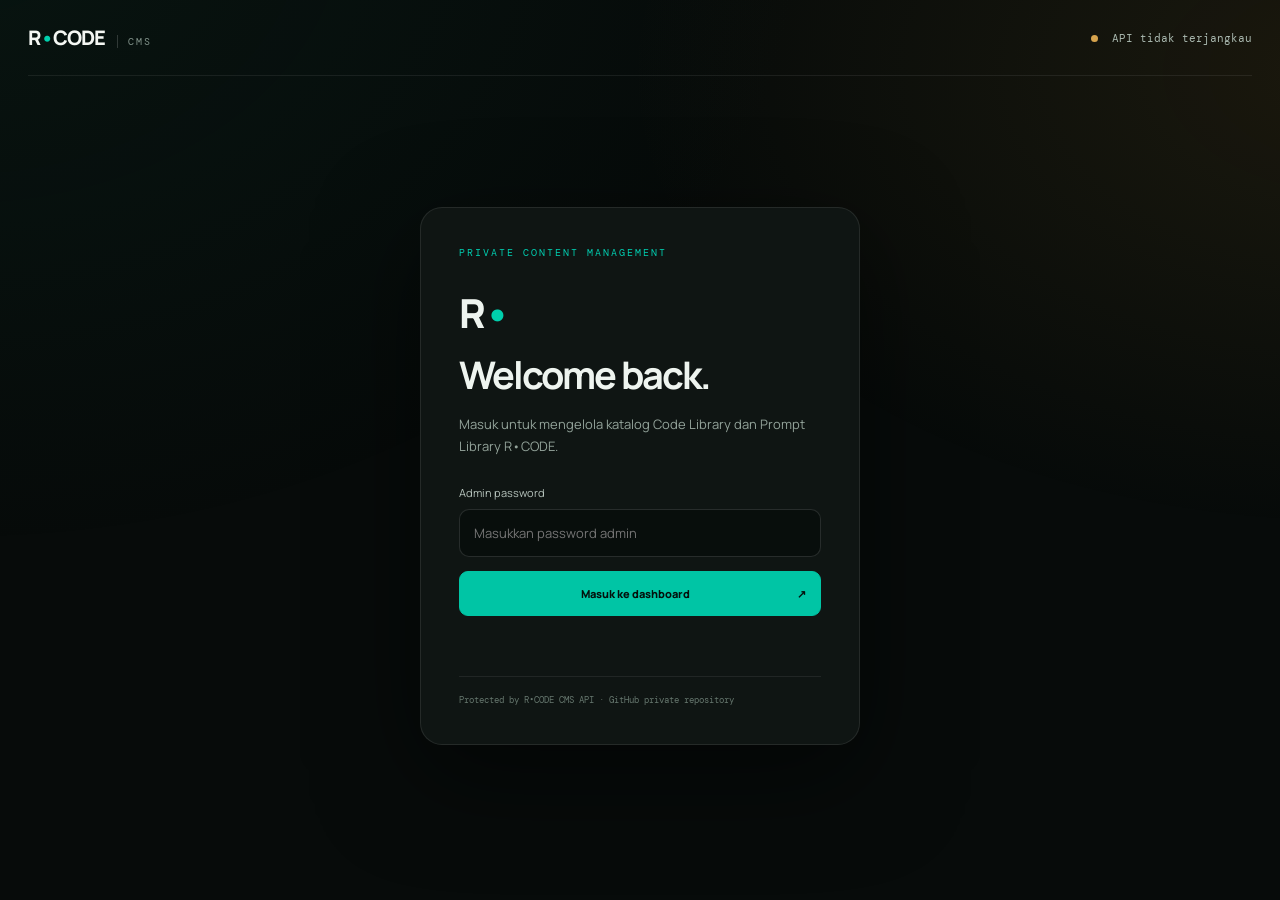
==== admin.html @ 77488d37 "Add files via upload" ====
<!doctype html>
<html lang="id">
<head>
<meta charset="utf-8"><meta name="viewport" content="width=device-width,initial-scale=1">
<meta name="robots" content="noindex,nofollow"><meta name="theme-color" content="#080d0c">
<title>R•CODE CMS — Admin</title>
<link rel="icon" href="favicon.svg" type="image/svg+xml">
<link href="https://fonts.googleapis.com/css2?family=DM+Mono:wght@400;500&family=Manrope:wght@400;500;600;700;800&display=swap" rel="stylesheet">
<link rel="stylesheet" href="assets/admin-cms.css">
</head>
<body>
<div class="ambient"></div>
<main class="shell">
  <header class="topbar">
    <a class="brand" href="index.html">R<span>•</span>CODE <small>CMS</small></a>
    <div class="top-actions"><span id="connection" class="status"><i></i> Memeriksa koneksi</span><button id="logoutBtn" class="btn ghost hidden">Keluar</button></div>
  </header>

  <section id="loginView" class="login-wrap">
    <div class="login-card">
      <div class="eyebrow">PRIVATE CONTENT MANAGEMENT</div>
      <div class="mark">R<span>•</span></div>
      <h1>Welcome back.</h1>
      <p>Masuk untuk mengelola katalog Code Library dan Prompt Library R•CODE.</p>
      <form id="loginForm">
        <label for="password">Admin password</label>
        <input id="password" type="password" autocomplete="current-password" placeholder="Masukkan password admin" required>
        <button class="btn primary full" type="submit">Masuk ke dashboard <b>↗</b></button>
        <div id="loginMessage" class="message" aria-live="polite"></div>
      </form>
      <div class="login-foot">Protected by R•CODE CMS API · GitHub private repository</div>
    </div>
  </section>

  <section id="dashboard" class="hidden">
    <div class="welcome">
      <div><div class="eyebrow">CONTENT CONTROL CENTER</div><h1>Dashboard<span>.</span></h1><p>Kelola konten katalog. Setiap penyimpanan akan membuat commit ke repository CMS private.</p></div>
      <button id="refreshBtn" class="btn ghost">↻ Refresh data</button>
    </div>
    <div class="stats">
      <article class="stat"><span>CODE LIBRARY</span><strong id="codeCount">—</strong><small>item tersimpan</small></article>
      <article class="stat"><span>PROMPT LIBRARY</span><strong id="promptCount">—</strong><small>koleksi tersimpan</small></article>
      <article class="stat"><span>REPOSITORY</span><strong class="repo">PRIVATE</strong><small>nyretales/rcode-cms-data</small></article>
    </div>
    <div class="workspace">
      <aside class="sidebar">
        <div class="side-label">CONTENT</div>
        <button class="nav active" data-catalog="code"><span>⌘</span><span><b>Code Library</b><small>HTML · CSS · JS</small></span><em id="sideCode">—</em></button>
        <button class="nav" data-catalog="prompt"><span>✳</span><span><b>Prompt Library</b><small>AI prompt collections</small></span><em id="sidePrompt">—</em></button>
        <div class="side-note"><b>Autosave: OFF</b><p>Perubahan hanya dikirim ke GitHub ketika tombol Simpan ditekan.</p></div>
      </aside>
      <section class="content">
        <div class="content-head">
          <div><div class="eyebrow" id="catalogEyebrow">CATALOG / 01</div><h2 id="catalogTitle">Code Library</h2><p id="catalogDesc">Kelola komponen dan source code.</p></div>
          <div class="head-actions"><button id="exportBtn" class="btn ghost">↓ Export JSON</button></div>
        </div>
        <div class="toolbar">
          <input id="searchInput" type="search" placeholder="Cari judul, kategori, atau ID…">
          <span id="visibleCount" class="muted">Memuat…</span>
        </div>
        <div class="editor-layout">
          <section class="item-list-wrap list-collapsible">
            <div class="list-head">
              <button id="listToggleBtn" class="list-toggle" type="button" aria-expanded="false" aria-controls="itemListPanel">
                <span class="list-toggle-copy"><span class="list-kicker">CONTENT MANAGER</span><strong>Daftar Konten <small id="listCountLabel">— item</small></strong><em id="listToggleHint">Buka untuk memilih atau mencari item</em></span>
                <span class="list-chevron" aria-hidden="true">⌄</span>
              </button>
              <button id="importBtn" class="text-btn">Import JSON</button><input id="importFile" type="file" accept=".json,application/json" hidden>
            </div>
            <div id="itemListPanel" class="list-panel hidden">
              <div id="itemList" class="item-list"><div class="empty">Memuat katalog…</div></div>
              <div class="list-footer"><span class="list-footnote">Pilih salah satu konten untuk membukanya di editor.</span><button id="newItemBtn" class="btn ghost">＋ Tambah item baru</button></div>
            </div>
          </section>
          <div class="edit-panel">
            <div class="edit-head"><div><span class="side-label">EDITOR</span><h3 id="editorTitle">Pilih konten</h3></div><span id="dirtyState" class="saved">Tidak ada perubahan</span></div>
            <div id="editorEmpty" class="editor-empty"><div>✳</div><b>Belum ada item dipilih</b><p>Pilih item di daftar untuk mengedit data JSON-nya, atau buat item baru.</p></div>
            <div id="editorArea" class="hidden"><div class="visual-editor">
              <div class="form-grid"><label>ID<input id="fId"></label><label>Judul<input id="fTitle"></label><label>Kategori<input id="fCategory"></label><label>Nomor kategori<input id="fCategoryIndex"></label></div>
              <label id="descriptionLabel">Deskripsi / Ringkasan<textarea id="fDescription" rows="3"></textarea></label>
              <div id="codeFields" class="hidden"><div class="section-heading">SOURCE CODE FILES</div><div id="filesEditor"></div><button id="addCodeFile" type="button" class="btn ghost">＋ Tambah file kode</button><label>HTML Preview / Showcase<textarea id="fPreview" rows="7"></textarea></label><div class="form-grid"><label class="check-label"><input id="fPreviewable" type="checkbox"> Preview tersedia</label><label class="check-label"><input id="fRequiresBuild" type="checkbox"> Membutuhkan build</label></div></div>
              <div id="promptFields" class="hidden"><label>Source<input id="fSource"></label><label>Raw / Materi sumber<textarea id="fRaw" rows="6" placeholder="Konten sumber asli (opsional)"></textarea></label><label>Daftar prompts (satu prompt per blok, pisahkan dengan ---)<textarea id="fPrompts" rows="10" placeholder="Judul prompt (baris pertama)&#10;Isi prompt...&#10;---&#10;Prompt berikutnya..."></textarea></label><label>Count label<input id="fCountLabel"></label></div>
              <div class="media-box"><div class="section-heading">GAMBAR THUMBNAIL & PREVIEW</div><p class="editor-tip">Unggah JPG, PNG, atau WebP. Gambar otomatis dikonversi ke WebP sebelum dikirim ke repository privat. Maksimal 4 gambar per item.</p><input id="mediaFiles" type="file" accept="image/jpeg,image/png,image/webp" multiple><div id="mediaPreview" class="media-preview"></div><div id="existingMedia" class="existing-media"></div></div>
              <details class="advanced-json"><summary>Advanced Settings · Edit JSON langsung</summary><textarea id="itemEditor" spellcheck="false" aria-label="JSON item"></textarea></details>
            </div><div class="edit-actions"><button id="deleteBtn" class="btn danger">Hapus item</button><button id="saveItemBtn" class="btn primary">Simpan perubahan</button></div></div>
          </div>
        </div>
        <div class="bottom-bar"><span id="saveStatus">Terhubung ke CMS API.</span><button id="saveAllBtn" class="btn primary">Simpan seluruh katalog ke GitHub ↗</button></div>
      </section>
    </div>
    <footer>R•CODE CMS <span>·</span> Changes are committed to the private repository.</footer>
  </section>
</main>
<script src="assets/admin-cms.js"></script>
</body></html>
---- assets/admin-cms.css ----
*{box-sizing:border-box}html{color-scheme:dark}body{margin:0;background:#070b0a;color:#eef4ef;font-family:Manrope,system-ui,sans-serif;min-height:100vh}.ambient{position:fixed;inset:-20%;pointer-events:none;background:radial-gradient(ellipse at 12% 8%,#0b45342b,transparent 38%),radial-gradient(ellipse at 90% 20%,#a77a2820,transparent 32%);z-index:-1}.shell{width:min(1440px,100%);margin:auto;padding:0 28px}.topbar{height:76px;display:flex;align-items:center;justify-content:space-between;border-bottom:1px solid #ffffff13}.brand{color:#f4f7f3;text-decoration:none;font-size:20px;font-weight:800;letter-spacing:-1px}.brand span,.mark span{color:#00d0ad}.brand small{font:10px "DM Mono";letter-spacing:2px;color:#81928a;border-left:1px solid #ffffff2b;margin-left:9px;padding-left:10px}.top-actions{display:flex;align-items:center;gap:14px}.status{font:11px "DM Mono";color:#aab9b0}.status i{display:inline-block;width:7px;height:7px;border-radius:50%;background:#d6a34d;margin-right:7px}.status.online i{background:#2ed39a;box-shadow:0 0 12px #2ed39a}.hidden{display:none!important}.login-wrap{min-height:calc(100vh - 100px);display:grid;place-items:center;padding:38px 0}.login-card{width:min(440px,100%);background:#101715eF;border:1px solid #ffffff17;border-radius:22px;padding:38px;box-shadow:0 30px 100px #0008}.eyebrow,.side-label{font:10px "DM Mono";letter-spacing:2px;color:#00cdb0}.mark{font-size:40px;font-weight:800;letter-spacing:-3px;margin-top:26px}.login-card h1,.welcome h1{font-size:38px;letter-spacing:-2px;margin:8px 0}.login-card p,.welcome p,.content-head p{color:#93a39a;line-height:1.7;font-size:13px}.login-card form{margin-top:28px}.login-card label{display:block;font-size:11px;color:#b7c4bd;margin-bottom:9px}.login-card input,.toolbar input{width:100%;border:1px solid #ffffff20;background:#080e0c;color:#eef4ef;border-radius:10px;padding:14px;font:13px Manrope;outline:none}.login-card input:focus,.toolbar input:focus,textarea:focus{border-color:#00cdb0}.btn{border:1px solid #ffffff20;border-radius:9px;padding:11px 15px;color:#eaf1ec;background:#17211d;font:600 11px Manrope;cursor:pointer;transition:.2s}.btn:hover{border-color:#00cdb0;transform:translateY(-1px)}.btn.primary{background:#00c5a5;color:#04110d;border-color:#00c5a5;font-weight:800}.btn.ghost{background:#111916}.btn.danger{background:#321b1a;border-color:#743c37;color:#ffaaa0}.btn.full{width:100%;margin-top:14px;padding:14px}.btn b{float:right}.login-foot{border-top:1px solid #ffffff13;margin-top:28px;padding-top:17px;color:#66776e;font:9px "DM Mono"}.message{min-height:20px;margin-top:12px;color:#ff9b91;font-size:11px}.welcome{display:flex;justify-content:space-between;align-items:end;padding:38px 0 25px;gap:20px}.welcome h1{font-size:42px}.welcome h1 span{color:#00cdb0}.welcome p{max-width:600px;margin:0}.stats{display:grid;grid-template-columns:repeat(3,1fr);gap:12px;margin-bottom:22px}.stat{border:1px solid #ffffff15;border-radius:14px;padding:18px;background:#101715b8}.stat span{display:block;color:#84958b;font:9px "DM Mono";letter-spacing:1.5px}.stat strong{display:block;font-size:27px;margin:8px 0 0;letter-spacing:-1px}.stat strong.repo{font:700 20px Manrope;color:#00cdb0}.stat small{color:#718078;font-size:10px}.workspace{display:grid;grid-template-columns:210px minmax(0,1fr);border:1px solid #ffffff17;border-radius:16px;overflow:hidden;background:#0d1311d9;min-height:640px}.sidebar{border-right:1px solid #ffffff15;padding:20px 12px}.sidebar .side-label{padding:0 10px 13px;display:block}.nav{width:100%;display:flex;align-items:center;gap:10px;text-align:left;padding:12px 10px;background:transparent;border:1px solid transparent;border-radius:9px;color:#e8f0e9;cursor:pointer}.nav>span:first-child{font-size:18px;color:#00cdb0;width:24px}.nav b{display:block;font-size:11px}.nav small{display:block;color:#7e9085;font-size:9px;margin-top:3px}.nav em{margin-left:auto;color:#84948b;font:10px "DM Mono";font-style:normal}.nav.active{background:#12342a;border-color:#1b5946}.side-note{margin:35px 8px 0;border-top:1px solid #ffffff17;padding:17px 3px;color:#819188;font-size:10px;line-height:1.6}.side-note b{color:#c9d5cd}.content{min-width:0;padding:24px}.content-head{display:flex;align-items:center;justify-content:space-between;gap:18px}.content-head h2{font-size:24px;letter-spacing:-1px;margin:6px 0}.content-head p{margin:0}.head-actions{display:flex;gap:8px;flex-wrap:wrap}.toolbar{display:flex;align-items:center;gap:14px;margin:22px 0 14px}.toolbar input{max-width:440px;padding:11px 13px}.muted{font:10px "DM Mono";color:#82938a}.editor-layout{display:grid;grid-template-columns:minmax(220px,.75fr) minmax(0,1.25fr);gap:12px;min-height:390px}.item-list-wrap,.edit-panel{border:1px solid #ffffff14;border-radius:12px;overflow:hidden;min-width:0}.list-head,.edit-head{display:flex;align-items:center;justify-content:space-between;padding:13px 14px;border-bottom:1px solid #ffffff13;background:#111a16}.list-head span{font:9px "DM Mono";letter-spacing:1px;color:#92a49a}.text-btn{border:0;background:none;color:#00d0ad;font:10px Manrope;cursor:pointer}.item-list{max-height:470px;overflow:auto}.item-row{display:block;width:100%;padding:12px 14px;text-align:left;background:transparent;border:0;border-bottom:1px solid #ffffff0d;color:#e9f1eb;cursor:pointer}.item-row:hover,.item-row.active{background:#123127}.item-row b{display:block;font-size:11px;white-space:nowrap;overflow:hidden;text-overflow:ellipsis}.item-row small{display:block;color:#81938a;font:9px "DM Mono";margin-top:5px;white-space:nowrap;overflow:hidden;text-overflow:ellipsis}.empty{padding:22px;color:#83938a;font-size:11px}.edit-head h3{font-size:13px;margin:5px 0 0}.saved{font:9px "DM Mono";color:#5cd5a5}.saved.dirty{color:#e5b86c}.editor-empty{min-height:300px;display:grid;align-content:center;justify-items:center;text-align:center;padding:30px;color:#8b9a91}.editor-empty div{font-size:28px;color:#00cdb0}.editor-empty b{color:#dce7df;font-size:12px;margin-top:12px}.editor-empty p{font-size:10px;max-width:250px;line-height:1.6}.editor-tip{padding:12px 14px;color:#8a9b91;font-size:10px}.edit-panel textarea{display:block;width:calc(100% - 28px);margin:0 14px;min-height:330px;resize:vertical;background:#070c0a;border:1px solid #26352d;border-radius:8px;color:#d8eee0;padding:13px;font:10px/1.6 "DM Mono",monospace;outline:none;tab-size:2}.edit-actions{display:flex;justify-content:space-between;gap:8px;padding:13px 14px}.bottom-bar{display:flex;justify-content:space-between;align-items:center;gap:15px;padding:16px 0}.bottom-bar span{font:10px "DM Mono";color:#84958b}.bottom-bar .btn{white-space:nowrap}footer{padding:22px 0 35px;text-align:center;color:#68786f;font:9px "DM Mono"}footer span{color:#00cdb0}@media(max-width:850px){.shell{padding:0 15px}.workspace{grid-template-columns:1fr}.sidebar{display:flex;align-items:center;gap:5px;border-right:0;border-bottom:1px solid #ffffff15;padding:10px}.sidebar>.side-label,.side-note{display:none}.nav{flex:1;gap:6px;padding:10px 7px}.nav>span:first-child{width:auto}.nav em{display:none}.nav small{font-size:8px}.content{padding:16px}.editor-layout{grid-template-columns:1fr}.item-list{max-height:230px}.edit-panel textarea{min-height:300px}.stats{gap:7px}.stat{padding:12px}.stat strong{font-size:22px}.stat small{font-size:8px}.content-head{align-items:flex-start;flex-direction:column}.welcome{align-items:flex-start;flex-direction:column}.bottom-bar{align-items:flex-start;flex-direction:column}.bottom-bar .btn{width:100%}}@media(max-width:480px){.login-card{padding:26px 20px}.welcome h1{font-size:34px}.stats{grid-template-columns:1fr 1fr}.stat:last-child{grid-column:1/-1}.head-actions{width:100%}.head-actions .btn{flex:1}.topbar{height:64px}.status{font-size:9px}}

/* Visual CMS editor */
.visual-editor{padding:14px;display:grid;gap:14px}.visual-editor label{display:grid;gap:7px;color:#b9c9bf;font-size:11px;font-weight:700;margin:0 0 12px}.visual-editor input:not([type=checkbox]),.visual-editor select,.visual-editor textarea{width:100%;min-width:0;background:#070d0b;color:#e8f2eb;border:1px solid #304139;border-radius:9px;padding:12px;font:13px/1.55 Manrope;outline:none}.visual-editor textarea{resize:vertical;min-height:76px}.visual-editor input:focus,.visual-editor select:focus,.visual-editor textarea:focus{border-color:#00cdb0}.form-grid{display:grid;grid-template-columns:repeat(2,minmax(0,1fr));gap:10px}.section-heading{font:10px "DM Mono";letter-spacing:1.5px;color:#00cdb0;margin:8px 0 12px}.code-file,.media-box{border:1px solid #ffffff18;background:#0a110e;border-radius:10px;padding:12px;margin:10px 0}.check-label{display:flex!important;align-items:center;gap:8px}.check-label input{width:auto!important}.media-box input[type=file]{font-size:12px;color:#aab9b0;max-width:100%}.media-preview,.existing-media{display:flex;gap:10px;flex-wrap:wrap;margin-top:12px}.media-thumb{position:relative;width:110px}.media-thumb img{width:110px;height:82px;object-fit:cover;border-radius:8px;border:1px solid #ffffff22}.media-thumb button{position:absolute;right:4px;top:4px;border:0;border-radius:50%;width:23px;height:23px;background:#6b2525;color:white;font-size:17px}.media-thumb small{display:block;color:#8b9c91;font-size:9px;margin-top:4px}.advanced-json{border:1px solid #ffffff18;border-radius:9px;padding:12px;color:#a9b9af;font-size:11px}.advanced-json summary{cursor:pointer;color:#00cdb0}.advanced-json textarea{margin-top:12px;min-height:260px;font:10px/1.5 "DM Mono"}.visual-editor .editor-tip{padding:0;color:#899b90;line-height:1.6}.edit-actions{border-top:1px solid #ffffff14}
@media(max-width:560px){.form-grid{grid-template-columns:1fr}.visual-editor{padding:10px}.visual-editor input:not([type=checkbox]),.visual-editor select,.visual-editor textarea{font-size:14px;padding:13px}.media-thumb,.media-thumb img{width:96px}.media-thumb img{height:76px}}


/* R•CODE visual editor refinement — match the dark emerald CMS theme */
#editorArea .visual-editor,
#editorArea .visual-editor *{box-sizing:border-box}
#editorArea .visual-editor{padding:18px;gap:18px;background:transparent}
#editorArea .visual-editor label{
  display:flex!important;flex-direction:column!important;align-items:stretch!important;
  gap:8px!important;margin:0!important;padding:0!important;
  color:#a9bbb0!important;font:600 10px/1.45 "DM Mono",monospace!important;
  letter-spacing:.35px!important;text-transform:uppercase!important;
}
#editorArea .visual-editor .form-grid{display:grid!important;grid-template-columns:repeat(2,minmax(0,1fr));gap:13px}
#editorArea .visual-editor input:not([type=checkbox]):not([type=file]),
#editorArea .visual-editor select,
#editorArea .visual-editor textarea{
  display:block!important;width:100%!important;max-width:100%!important;min-width:0!important;
  margin:0!important;padding:13px 14px!important;
  color:#e4eee7!important;background:#0a1210!important;
  border:1px solid #293b32!important;border-radius:10px!important;
  font:13px/1.55 Manrope,sans-serif!important;letter-spacing:0!important;
  text-transform:none!important;box-shadow:inset 0 1px 0 #ffffff05!important;
}
#editorArea .visual-editor input:not([type=checkbox]):not([type=file]){min-height:45px}
#editorArea .visual-editor textarea{min-height:105px;resize:vertical}
#editorArea .visual-editor textarea:focus,
#editorArea .visual-editor input:focus,
#editorArea .visual-editor select:focus{outline:none!important;border-color:#00cdb0!important;box-shadow:0 0 0 3px #00cdb01a!important}
#editorArea .visual-editor input::placeholder,
#editorArea .visual-editor textarea::placeholder{color:#65766c!important}
#editorArea .visual-editor .section-heading{
  padding-bottom:9px;border-bottom:1px solid #ffffff12;
  color:#00cdb0;font:10px "DM Mono",monospace;letter-spacing:1.5px
}
#editorArea .visual-editor .media-box,
#editorArea .visual-editor .code-file{
  margin:0!important;padding:16px!important;border:1px solid #263a30!important;
  border-radius:12px!important;background:linear-gradient(145deg,#101b16,#0b120f)!important
}
#editorArea .visual-editor .media-box input[type=file]{
  display:block;width:100%;padding:13px;border:1px dashed #426354;border-radius:9px;
  background:#0a1510;color:#9aafa2;font:11px Manrope
}
#editorArea .visual-editor .editor-tip{font:11px/1.65 Manrope;color:#81958a}
#editorArea .visual-editor .check-label{
  display:flex!important;flex-direction:row!important;align-items:center!important;gap:9px!important;
  padding:12px!important;border:1px solid #263a30!important;border-radius:9px!important;
  background:#0b1510!important;color:#b9c9bf!important
}
#editorArea .visual-editor input[type=checkbox]{accent-color:#00cdb0;width:17px;height:17px}
#editorArea .visual-editor .btn{align-self:flex-start}
#editorArea .visual-editor .advanced-json{
  padding:14px!important;border:1px solid #263a30!important;border-radius:10px!important;
  background:#0b1410!important;color:#9db0a4!important
}
#editorArea .visual-editor .advanced-json summary{font:10px "DM Mono";letter-spacing:.5px}
#editorArea .visual-editor .advanced-json textarea{margin-top:13px!important}
#editorArea .visual-editor .media-thumb{width:112px}
#editorArea .visual-editor .media-thumb img{width:112px;height:84px;object-fit:cover}
#editorArea .edit-actions{padding:15px 18px;background:#0c1411;border-top:1px solid #ffffff12}
@media(max-width:560px){
  #editorArea .visual-editor{padding:13px!important;gap:15px!important}
  #editorArea .visual-editor .form-grid{grid-template-columns:1fr!important;gap:12px!important}
  #editorArea .visual-editor input:not([type=checkbox]):not([type=file]),
  #editorArea .visual-editor textarea{font-size:14px!important;padding:14px!important}
  #editorArea .visual-editor .media-box{padding:13px!important}
  #editorArea .edit-actions{padding:13px!important}
}
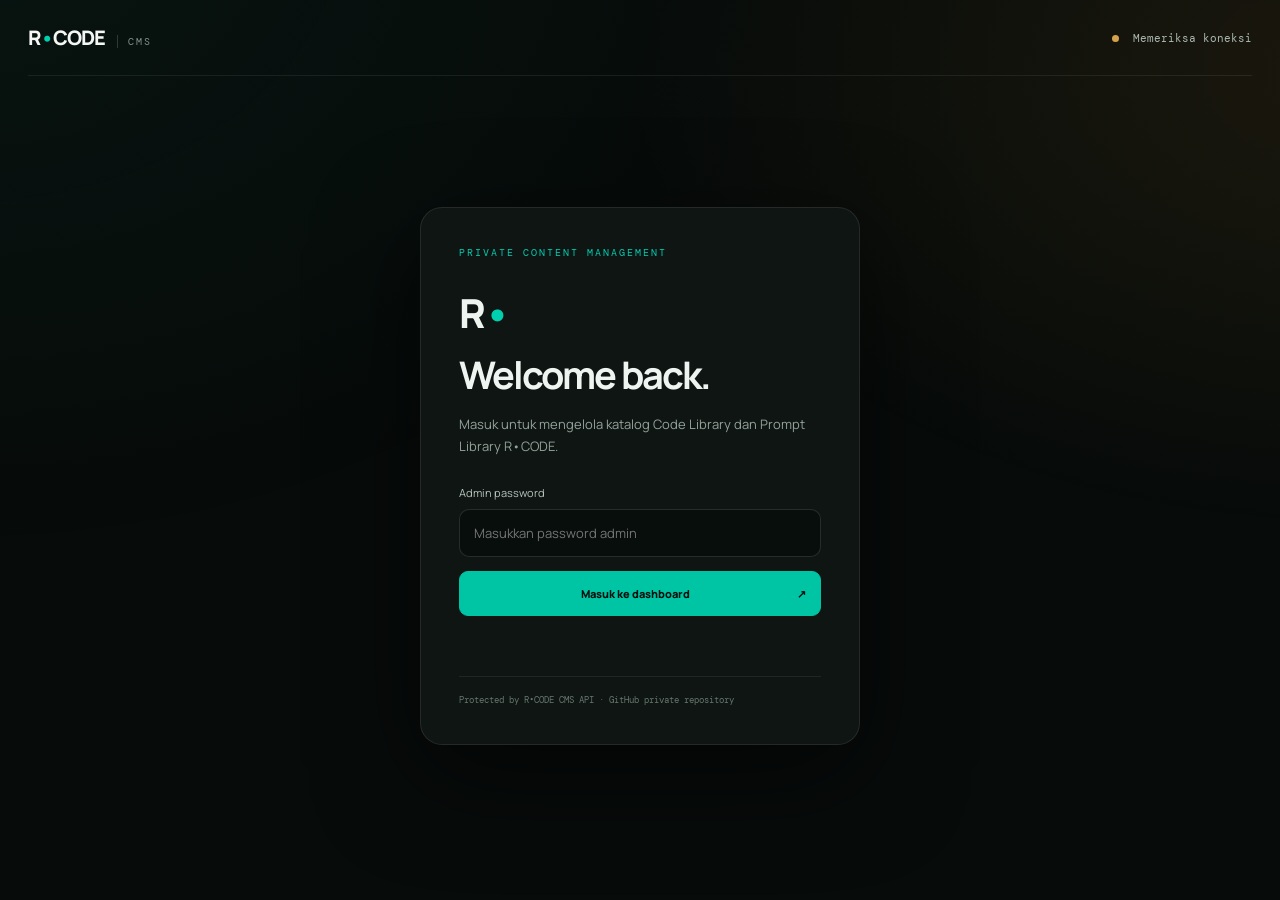
==== commit 5fd76d8a: "Add files via upload" ====
--- a/admin.html
+++ b/admin.html
@@ -69,15 +69,25 @@
             </div>
             <div id="itemListPanel" class="list-panel hidden">
               <div id="itemList" class="item-list"><div class="empty">Memuat katalog…</div></div>
-              <div class="list-footer"><span class="list-footnote">Pilih salah satu konten untuk membukanya di editor.</span><button id="newItemBtn" class="btn ghost">＋ Tambah item baru</button></div>
+            </div>
+            <div class="list-footer list-footer-persistent">
+              <span class="list-footnote">Buat konten baru tanpa harus membuka daftar.</span>
+              <button id="newItemBtn" class="btn ghost" type="button">＋ Tambah item baru</button>
             </div>
           </section>
           <div class="edit-panel">
             <div class="edit-head"><div><span class="side-label">EDITOR</span><h3 id="editorTitle">Pilih konten</h3></div><span id="dirtyState" class="saved">Tidak ada perubahan</span></div>
             <div id="editorEmpty" class="editor-empty"><div>✳</div><b>Belum ada item dipilih</b><p>Pilih item di daftar untuk mengedit data JSON-nya, atau buat item baru.</p></div>
             <div id="editorArea" class="hidden"><div class="visual-editor">
-              <div class="form-grid"><label>ID<input id="fId"></label><label>Judul<input id="fTitle"></label><label>Kategori<input id="fCategory"></label><label>Nomor kategori<input id="fCategoryIndex"></label></div>
+              <div class="form-grid"><label class="system-field">ID<input id="fId"></label><label>Judul<input id="fTitle"></label><label>Kategori<select id="fCategorySelect"><option value="">Pilih kategori…</option></select><input id="fCategoryNew" class="hidden" placeholder="Nama kategori baru"></label><label class="system-field">Nomor kategori<input id="fCategoryIndex"></label></div>
               <label id="descriptionLabel">Deskripsi / Ringkasan<textarea id="fDescription" rows="3"></textarea></label>
+              <div id="simpleCodeFields" class="hidden simple-new-fields">
+                <label>Isi Code HTML<textarea id="newCodeContent" rows="14" placeholder="Paste kode HTML di sini…"></textarea></label>
+                <label class="upload-html-label">Atau upload file HTML<input id="htmlFileUpload" type="file" accept=".html,.htm,text/html"></label>
+              </div>
+              <div id="simplePromptFields" class="hidden simple-new-fields">
+                <label>Isi Prompt<textarea id="newPromptContent" rows="12" placeholder="Ketik atau paste isi prompt di sini…"></textarea></label>
+              </div>
               <div id="codeFields" class="hidden"><div class="section-heading">SOURCE CODE FILES</div><div id="filesEditor"></div><button id="addCodeFile" type="button" class="btn ghost">＋ Tambah file kode</button><label>HTML Preview / Showcase<textarea id="fPreview" rows="7"></textarea></label><div class="form-grid"><label class="check-label"><input id="fPreviewable" type="checkbox"> Preview tersedia</label><label class="check-label"><input id="fRequiresBuild" type="checkbox"> Membutuhkan build</label></div></div>
               <div id="promptFields" class="hidden"><label>Source<input id="fSource"></label><label>Raw / Materi sumber<textarea id="fRaw" rows="6" placeholder="Konten sumber asli (opsional)"></textarea></label><label>Daftar prompts (satu prompt per blok, pisahkan dengan ---)<textarea id="fPrompts" rows="10" placeholder="Judul prompt (baris pertama)&#10;Isi prompt...&#10;---&#10;Prompt berikutnya..."></textarea></label><label>Count label<input id="fCountLabel"></label></div>
               <div class="media-box"><div class="section-heading">GAMBAR THUMBNAIL & PREVIEW</div><p class="editor-tip">Unggah JPG, PNG, atau WebP. Gambar otomatis dikonversi ke WebP sebelum dikirim ke repository privat. Maksimal 4 gambar per item.</p><input id="mediaFiles" type="file" accept="image/jpeg,image/png,image/webp" multiple><div id="mediaPreview" class="media-preview"></div><div id="existingMedia" class="existing-media"></div></div>
--- a/assets/admin-cms.css
+++ b/assets/admin-cms.css
@@ -4,70 +4,47 @@
 .visual-editor{padding:14px;display:grid;gap:14px}.visual-editor label{display:grid;gap:7px;color:#b9c9bf;font-size:11px;font-weight:700;margin:0 0 12px}.visual-editor input:not([type=checkbox]),.visual-editor select,.visual-editor textarea{width:100%;min-width:0;background:#070d0b;color:#e8f2eb;border:1px solid #304139;border-radius:9px;padding:12px;font:13px/1.55 Manrope;outline:none}.visual-editor textarea{resize:vertical;min-height:76px}.visual-editor input:focus,.visual-editor select:focus,.visual-editor textarea:focus{border-color:#00cdb0}.form-grid{display:grid;grid-template-columns:repeat(2,minmax(0,1fr));gap:10px}.section-heading{font:10px "DM Mono";letter-spacing:1.5px;color:#00cdb0;margin:8px 0 12px}.code-file,.media-box{border:1px solid #ffffff18;background:#0a110e;border-radius:10px;padding:12px;margin:10px 0}.check-label{display:flex!important;align-items:center;gap:8px}.check-label input{width:auto!important}.media-box input[type=file]{font-size:12px;color:#aab9b0;max-width:100%}.media-preview,.existing-media{display:flex;gap:10px;flex-wrap:wrap;margin-top:12px}.media-thumb{position:relative;width:110px}.media-thumb img{width:110px;height:82px;object-fit:cover;border-radius:8px;border:1px solid #ffffff22}.media-thumb button{position:absolute;right:4px;top:4px;border:0;border-radius:50%;width:23px;height:23px;background:#6b2525;color:white;font-size:17px}.media-thumb small{display:block;color:#8b9c91;font-size:9px;margin-top:4px}.advanced-json{border:1px solid #ffffff18;border-radius:9px;padding:12px;color:#a9b9af;font-size:11px}.advanced-json summary{cursor:pointer;color:#00cdb0}.advanced-json textarea{margin-top:12px;min-height:260px;font:10px/1.5 "DM Mono"}.visual-editor .editor-tip{padding:0;color:#899b90;line-height:1.6}.edit-actions{border-top:1px solid #ffffff14}
 @media(max-width:560px){.form-grid{grid-template-columns:1fr}.visual-editor{padding:10px}.visual-editor input:not([type=checkbox]),.visual-editor select,.visual-editor textarea{font-size:14px;padding:13px}.media-thumb,.media-thumb img{width:96px}.media-thumb img{height:76px}}
 
+/* Collapsible content drawer: keep the editor as the primary workspace */
+.editor-layout{display:flex;flex-direction:column;gap:14px;min-height:0}
+.list-collapsible{width:100%;border:1px solid #ffffff16;border-radius:13px;background:#0b120f;overflow:hidden}
+.list-collapsible .list-head{min-height:76px;padding:12px 16px;gap:12px;background:linear-gradient(110deg,#101b16,#0d1512)}
+.list-toggle{display:flex;align-items:center;justify-content:space-between;gap:16px;flex:1;min-width:0;padding:2px 0;border:0;background:transparent;color:#e9f2ec;text-align:left;cursor:pointer}
+.list-toggle-copy{display:grid;gap:5px;min-width:0}
+.list-kicker{font:9px "DM Mono",monospace;letter-spacing:1.7px;color:#00cdb0}
+.list-toggle-copy strong{font-size:13px;font-weight:700;letter-spacing:.1px}
+.list-toggle-copy strong small{margin-left:7px;color:#82968b;font:10px "DM Mono",monospace}
+.list-toggle-copy em{font:10px Manrope,sans-serif;font-style:normal;color:#7e9086}
+.list-chevron{display:grid;place-items:center;width:30px;height:30px;flex:0 0 30px;border:1px solid #ffffff18;border-radius:50%;color:#00cdb0;font-size:19px;transition:transform .2s}
+.list-toggle[aria-expanded="true"] .list-chevron{transform:rotate(180deg)}
+.list-collapsible .text-btn{padding:9px 10px;border:1px solid #ffffff17;border-radius:8px;background:#101a15;white-space:nowrap}
+.list-panel{border-top:1px solid #ffffff12}
+.list-panel .item-list{max-height:300px;overflow:auto}
+.list-footer{display:flex;align-items:center;justify-content:space-between;gap:12px;padding:12px 14px;border-top:1px solid #ffffff12;background:#0d1712}
+.list-footnote{font:10px Manrope;color:#819389}
+.edit-panel{width:100%}
+@media(max-width:560px){
+ .list-collapsible .list-head{padding:12px;min-height:72px}
+ .list-toggle-copy em{font-size:9px}
+ .list-collapsible .text-btn{font-size:9px;padding:8px}
+ .list-footer{align-items:flex-start;flex-direction:column}
+ .list-footer .btn{width:100%;padding:13px}
+ .list-panel .item-list{max-height:260px}
+}
 
-/* R•CODE visual editor refinement — match the dark emerald CMS theme */
-#editorArea .visual-editor,
-#editorArea .visual-editor *{box-sizing:border-box}
-#editorArea .visual-editor{padding:18px;gap:18px;background:transparent}
-#editorArea .visual-editor label{
-  display:flex!important;flex-direction:column!important;align-items:stretch!important;
-  gap:8px!important;margin:0!important;padding:0!important;
-  color:#a9bbb0!important;font:600 10px/1.45 "DM Mono",monospace!important;
-  letter-spacing:.35px!important;text-transform:uppercase!important;
+/* Persistent create action: remains visible while the content list is collapsed */
+.list-footer-persistent{
+  display:flex!important;align-items:center;justify-content:space-between;gap:12px;
+  padding:14px 16px!important;margin-top:10px;
+  border:1px solid #263a30!important;border-radius:12px;
+  background:linear-gradient(145deg,#101b16,#0b120f)!important;
 }
-#editorArea .visual-editor .form-grid{display:grid!important;grid-template-columns:repeat(2,minmax(0,1fr));gap:13px}
-#editorArea .visual-editor input:not([type=checkbox]):not([type=file]),
-#editorArea .visual-editor select,
-#editorArea .visual-editor textarea{
-  display:block!important;width:100%!important;max-width:100%!important;min-width:0!important;
-  margin:0!important;padding:13px 14px!important;
-  color:#e4eee7!important;background:#0a1210!important;
-  border:1px solid #293b32!important;border-radius:10px!important;
-  font:13px/1.55 Manrope,sans-serif!important;letter-spacing:0!important;
-  text-transform:none!important;box-shadow:inset 0 1px 0 #ffffff05!important;
+.list-footer-persistent .list-footnote{color:#81958a;font:11px/1.5 Manrope,sans-serif}
+.list-footer-persistent #newItemBtn{
+  flex:0 0 auto;border:1px solid #00bfa5!important;color:#d9fff5!important;
+  background:#073b32!important;border-radius:9px!important;padding:12px 15px!important;
 }
-#editorArea .visual-editor input:not([type=checkbox]):not([type=file]){min-height:45px}
-#editorArea .visual-editor textarea{min-height:105px;resize:vertical}
-#editorArea .visual-editor textarea:focus,
-#editorArea .visual-editor input:focus,
-#editorArea .visual-editor select:focus{outline:none!important;border-color:#00cdb0!important;box-shadow:0 0 0 3px #00cdb01a!important}
-#editorArea .visual-editor input::placeholder,
-#editorArea .visual-editor textarea::placeholder{color:#65766c!important}
-#editorArea .visual-editor .section-heading{
-  padding-bottom:9px;border-bottom:1px solid #ffffff12;
-  color:#00cdb0;font:10px "DM Mono",monospace;letter-spacing:1.5px
+.list-footer-persistent #newItemBtn:hover{background:#095044!important}
+@media(max-width:560px){
+ .list-footer-persistent{align-items:stretch;flex-direction:column}
+ .list-footer-persistent #newItemBtn{width:100%;min-height:46px}
 }
-#editorArea .visual-editor .media-box,
-#editorArea .visual-editor .code-file{
-  margin:0!important;padding:16px!important;border:1px solid #263a30!important;
-  border-radius:12px!important;background:linear-gradient(145deg,#101b16,#0b120f)!important
-}
-#editorArea .visual-editor .media-box input[type=file]{
-  display:block;width:100%;padding:13px;border:1px dashed #426354;border-radius:9px;
-  background:#0a1510;color:#9aafa2;font:11px Manrope
-}
-#editorArea .visual-editor .editor-tip{font:11px/1.65 Manrope;color:#81958a}
-#editorArea .visual-editor .check-label{
-  display:flex!important;flex-direction:row!important;align-items:center!important;gap:9px!important;
-  padding:12px!important;border:1px solid #263a30!important;border-radius:9px!important;
-  background:#0b1510!important;color:#b9c9bf!important
-}
-#editorArea .visual-editor input[type=checkbox]{accent-color:#00cdb0;width:17px;height:17px}
-#editorArea .visual-editor .btn{align-self:flex-start}
-#editorArea .visual-editor .advanced-json{
-  padding:14px!important;border:1px solid #263a30!important;border-radius:10px!important;
-  background:#0b1410!important;color:#9db0a4!important
-}
-#editorArea .visual-editor .advanced-json summary{font:10px "DM Mono";letter-spacing:.5px}
-#editorArea .visual-editor .advanced-json textarea{margin-top:13px!important}
-#editorArea .visual-editor .media-thumb{width:112px}
-#editorArea .visual-editor .media-thumb img{width:112px;height:84px;object-fit:cover}
-#editorArea .edit-actions{padding:15px 18px;background:#0c1411;border-top:1px solid #ffffff12}
-@media(max-width:560px){
-  #editorArea .visual-editor{padding:13px!important;gap:15px!important}
-  #editorArea .visual-editor .form-grid{grid-template-columns:1fr!important;gap:12px!important}
-  #editorArea .visual-editor input:not([type=checkbox]):not([type=file]),
-  #editorArea .visual-editor textarea{font-size:14px!important;padding:14px!important}
-  #editorArea .visual-editor .media-box{padding:13px!important}
-  #editorArea .edit-actions{padding:13px!important}
-}
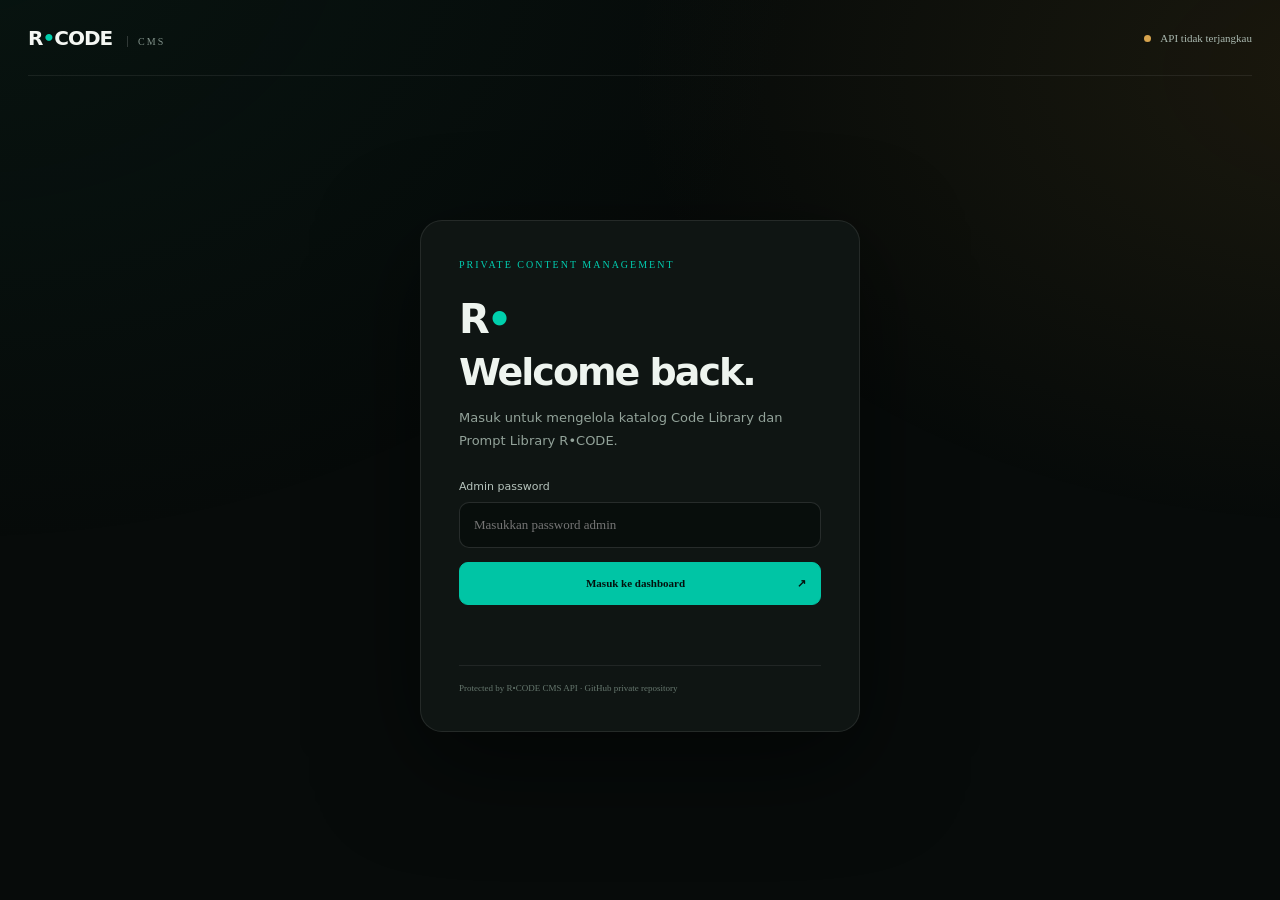
==== commit 4208e877: "Add files via upload" ====
--- a/admin.html
+++ b/admin.html
@@ -2,10 +2,11 @@
 <html lang="id">
 <head>
 <meta charset="utf-8"><meta name="viewport" content="width=device-width,initial-scale=1">
-<meta name="robots" content="noindex,nofollow"><meta name="theme-color" content="#080d0c">
+<meta name="robots" content="noindex,nofollow"><meta name="theme-color" content="#dff3ef">
 <title>R•CODE CMS — Admin</title>
 <link rel="icon" href="favicon.svg" type="image/svg+xml">
-<link href="https://fonts.googleapis.com/css2?family=DM+Mono:wght@400;500&family=Manrope:wght@400;500;600;700;800&display=swap" rel="stylesheet">
+<link href="https://fonts.googleapis.com/css2?family=Bricolage+Grotesque:opsz,wght@12..96,400;12..96,500;12..96,600;12..96,700&family=Inter:wght@300;400;500;600;700&family=Space+Mono:wght@400;700&display=swap" rel="stylesheet">
+<link rel="stylesheet" href="assets/rcode-tokens.css">
 <link rel="stylesheet" href="assets/admin-cms.css">
 </head>
 <body>
@@ -13,7 +14,7 @@
 <main class="shell">
   <header class="topbar">
     <a class="brand" href="index.html">R<span>•</span>CODE <small>CMS</small></a>
-    <div class="top-actions"><span id="connection" class="status"><i></i> Memeriksa koneksi</span><button id="logoutBtn" class="btn ghost hidden">Keluar</button></div>
+    <div class="top-actions"><span id="connection" class="status" role="status" aria-live="polite"><i></i> Memeriksa koneksi</span><button id="logoutBtn" class="btn ghost hidden">Keluar</button></div>
   </header>
 
   <section id="loginView" class="login-wrap">
@@ -26,7 +27,7 @@
         <label for="password">Admin password</label>
         <input id="password" type="password" autocomplete="current-password" placeholder="Masukkan password admin" required>
         <button class="btn primary full" type="submit">Masuk ke dashboard <b>↗</b></button>
-        <div id="loginMessage" class="message" aria-live="polite"></div>
+        <div id="loginMessage" class="message" role="alert" aria-live="polite"></div>
       </form>
       <div class="login-foot">Protected by R•CODE CMS API · GitHub private repository</div>
     </div>
@@ -43,7 +44,7 @@
       <article class="stat"><span>REPOSITORY</span><strong class="repo">PRIVATE</strong><small>nyretales/rcode-cms-data</small></article>
     </div>
     <div class="workspace">
-      <aside class="sidebar">
+      <aside class="sidebar" aria-label="Pilih katalog">
         <div class="side-label">CONTENT</div>
         <button class="nav active" data-catalog="code"><span>⌘</span><span><b>Code Library</b><small>HTML · CSS · JS</small></span><em id="sideCode">—</em></button>
         <button class="nav" data-catalog="prompt"><span>✳</span><span><b>Prompt Library</b><small>AI prompt collections</small></span><em id="sidePrompt">—</em></button>
@@ -52,10 +53,10 @@
       <section class="content">
         <div class="content-head">
           <div><div class="eyebrow" id="catalogEyebrow">CATALOG / 01</div><h2 id="catalogTitle">Code Library</h2><p id="catalogDesc">Kelola komponen dan source code.</p></div>
-          <div class="head-actions"><button id="exportBtn" class="btn ghost">↓ Export JSON</button></div>
+          <div class="head-actions"></div>
         </div>
         <div class="toolbar">
-          <input id="searchInput" type="search" placeholder="Cari judul, kategori, atau ID…">
+          <input id="searchInput" type="search" placeholder="Cari judul, kategori, atau ID…" aria-label="Cari item katalog">
           <span id="visibleCount" class="muted">Memuat…</span>
         </div>
         <div class="editor-layout">
@@ -65,7 +66,7 @@
                 <span class="list-toggle-copy"><span class="list-kicker">CONTENT MANAGER</span><strong>Daftar Konten <small id="listCountLabel">— item</small></strong><em id="listToggleHint">Buka untuk memilih atau mencari item</em></span>
                 <span class="list-chevron" aria-hidden="true">⌄</span>
               </button>
-              <button id="importBtn" class="text-btn">Import JSON</button><input id="importFile" type="file" accept=".json,application/json" hidden>
+              <div class="list-tools"><button id="importBtn" class="text-btn" type="button">↑ Import JSON</button><button id="exportBtn" class="text-btn" type="button">↓ Export JSON</button></div><input id="importFile" type="file" accept=".json,application/json" hidden>
             </div>
             <div id="itemListPanel" class="list-panel hidden">
               <div id="itemList" class="item-list"><div class="empty">Memuat katalog…</div></div>
@@ -77,25 +78,31 @@
           </section>
           <div class="edit-panel">
             <div class="edit-head"><div><span class="side-label">EDITOR</span><h3 id="editorTitle">Pilih konten</h3></div><span id="dirtyState" class="saved">Tidak ada perubahan</span></div>
-            <div id="editorEmpty" class="editor-empty"><div>✳</div><b>Belum ada item dipilih</b><p>Pilih item di daftar untuk mengedit data JSON-nya, atau buat item baru.</p></div>
+            <div id="editorEmpty" class="editor-empty"><div>✳</div><b>Belum ada item dipilih</b><p>Pilih Daftar Konten untuk mengedit item, atau tekan Tambah Item Baru.</p></div>
             <div id="editorArea" class="hidden"><div class="visual-editor">
-              <div class="form-grid"><label class="system-field">ID<input id="fId"></label><label>Judul<input id="fTitle"></label><label>Kategori<select id="fCategorySelect"><option value="">Pilih kategori…</option></select><input id="fCategoryNew" class="hidden" placeholder="Nama kategori baru"></label><label class="system-field">Nomor kategori<input id="fCategoryIndex"></label></div>
-              <label id="descriptionLabel">Deskripsi / Ringkasan<textarea id="fDescription" rows="3"></textarea></label>
-              <div id="simpleCodeFields" class="hidden simple-new-fields">
-                <label>Isi Code HTML<textarea id="newCodeContent" rows="14" placeholder="Paste kode HTML di sini…"></textarea></label>
-                <label class="upload-html-label">Atau upload file HTML<input id="htmlFileUpload" type="file" accept=".html,.htm,text/html"></label>
+              <label>Judul<input id="fTitle" placeholder="Masukkan judul konten"></label>
+              <label>Kategori<select id="fCategorySelect"></select></label>
+              <label id="newCategoryWrap" class="hidden">Kategori baru<input id="fNewCategory" placeholder="Tulis nama kategori baru"></label>
+              <div id="codeFields" class="hidden">
+                <label>Isi Code<textarea id="fCodeContent" rows="14" placeholder="Paste kode HTML di sini..."></textarea></label>
+                <label class="upload-source">Atau upload file HTML<input id="codeFileUpload" type="file" accept=".html,.htm,text/html"></label>
               </div>
-              <div id="simplePromptFields" class="hidden simple-new-fields">
-                <label>Isi Prompt<textarea id="newPromptContent" rows="12" placeholder="Ketik atau paste isi prompt di sini…"></textarea></label>
+              <div id="promptFields" class="hidden">
+                <label>Isi Prompt<textarea id="fPromptContent" rows="14" placeholder="Ketik atau paste isi prompt di sini..."></textarea></label>
               </div>
-              <div id="codeFields" class="hidden"><div class="section-heading">SOURCE CODE FILES</div><div id="filesEditor"></div><button id="addCodeFile" type="button" class="btn ghost">＋ Tambah file kode</button><label>HTML Preview / Showcase<textarea id="fPreview" rows="7"></textarea></label><div class="form-grid"><label class="check-label"><input id="fPreviewable" type="checkbox"> Preview tersedia</label><label class="check-label"><input id="fRequiresBuild" type="checkbox"> Membutuhkan build</label></div></div>
-              <div id="promptFields" class="hidden"><label>Source<input id="fSource"></label><label>Raw / Materi sumber<textarea id="fRaw" rows="6" placeholder="Konten sumber asli (opsional)"></textarea></label><label>Daftar prompts (satu prompt per blok, pisahkan dengan ---)<textarea id="fPrompts" rows="10" placeholder="Judul prompt (baris pertama)&#10;Isi prompt...&#10;---&#10;Prompt berikutnya..."></textarea></label><label>Count label<input id="fCountLabel"></label></div>
-              <div class="media-box"><div class="section-heading">GAMBAR THUMBNAIL & PREVIEW</div><p class="editor-tip">Unggah JPG, PNG, atau WebP. Gambar otomatis dikonversi ke WebP sebelum dikirim ke repository privat. Maksimal 4 gambar per item.</p><input id="mediaFiles" type="file" accept="image/jpeg,image/png,image/webp" multiple><div id="mediaPreview" class="media-preview"></div><div id="existingMedia" class="existing-media"></div></div>
-              <details class="advanced-json"><summary>Advanced Settings · Edit JSON langsung</summary><textarea id="itemEditor" spellcheck="false" aria-label="JSON item"></textarea></details>
+              <div class="media-box">
+                <div class="section-heading">GAMBAR PREVIEW</div>
+                <p class="editor-tip">Unggah JPG, PNG, atau WebP. Gambar otomatis dikonversi ke WebP.</p>
+                <input id="mediaFiles" type="file" accept="image/jpeg,image/png,image/webp">
+                <div id="mediaPreview" class="media-preview"></div>
+                <div id="existingMedia" class="existing-media"></div>
+              </div>
+              <input id="fId" type="hidden"><input id="fCategoryIndex" type="hidden">
+              <textarea id="itemEditor" class="hidden" aria-hidden="true"></textarea>
             </div><div class="edit-actions"><button id="deleteBtn" class="btn danger">Hapus item</button><button id="saveItemBtn" class="btn primary">Simpan perubahan</button></div></div>
           </div>
         </div>
-        <div class="bottom-bar"><span id="saveStatus">Terhubung ke CMS API.</span><button id="saveAllBtn" class="btn primary">Simpan seluruh katalog ke GitHub ↗</button></div>
+        <div class="bottom-bar"><span id="saveStatus" role="status" aria-live="polite">Terhubung ke CMS API.</span><button id="saveAllBtn" class="btn primary">Simpan seluruh katalog ke GitHub ↗</button></div>
       </section>
     </div>
     <footer>R•CODE CMS <span>·</span> Changes are committed to the private repository.</footer>
--- a/assets/admin-cms.css
+++ b/assets/admin-cms.css
@@ -48,3 +48,19 @@
  .list-footer-persistent{align-items:stretch;flex-direction:column}
  .list-footer-persistent #newItemBtn{width:100%;min-height:46px}
 }
+
+/* Simplified content workflow */
+.list-head{display:flex;align-items:center;justify-content:space-between;gap:12px}
+.list-tools{display:flex;align-items:center;gap:8px}
+.list-tools .text-btn{border:1px solid #29483c;border-radius:8px;padding:9px 12px;color:#65d9c2;background:#0b1712;font:10px "DM Mono",monospace}
+.list-toggle{width:100%;display:flex;align-items:center;justify-content:space-between;text-align:left}
+#newItemBtn{width:100%;min-height:54px;justify-content:center;font-size:14px;font-weight:800;border:1px solid #00cdb0!important;background:linear-gradient(135deg,#087e6b,#075447)!important;color:#eafffa!important;box-shadow:0 8px 24px #00cdb01a}
+#newItemBtn:hover{filter:brightness(1.12)}
+.visual-editor{display:flex;flex-direction:column;gap:17px;padding:18px}
+.visual-editor label{display:flex;flex-direction:column;gap:8px;color:#a9bbb0;font:600 10px/1.5 "DM Mono",monospace;letter-spacing:.4px;text-transform:uppercase}
+.visual-editor input:not([type=file]),.visual-editor select,.visual-editor textarea{width:100%;box-sizing:border-box;padding:14px;border:1px solid #293b32;border-radius:10px;background:#0a1210;color:#e4eee7;font:14px/1.6 Manrope,sans-serif;text-transform:none;letter-spacing:0}
+.visual-editor textarea{resize:vertical;min-height:130px}
+.visual-editor input:focus,.visual-editor select:focus,.visual-editor textarea:focus{outline:none;border-color:#00cdb0;box-shadow:0 0 0 3px #00cdb01a}
+.visual-editor input[type=file]{padding:13px;border:1px dashed #426354;border-radius:9px;background:#0a1510;color:#9aafa2;font:11px Manrope}
+.visual-editor .media-box{padding:16px;border:1px solid #263a30;border-radius:12px;background:linear-gradient(145deg,#101b16,#0b120f)}
+@media(max-width:560px){.visual-editor{padding:14px;gap:15px}.list-tools .text-btn{padding:8px}.list-head{flex-wrap:wrap}}
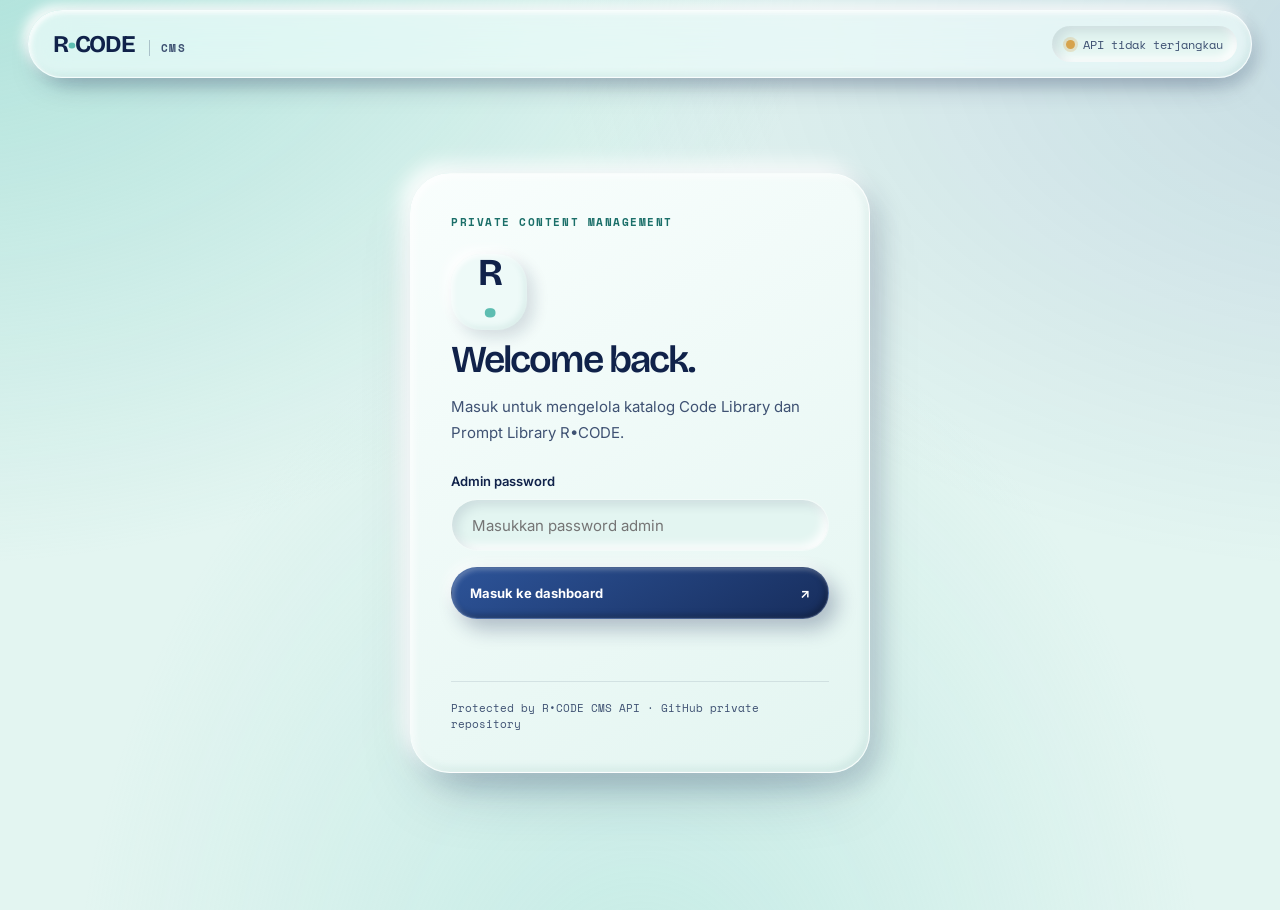
==== commit 94c9571e: "Add files via upload" ====
--- a/admin.html
+++ b/admin.html
@@ -48,7 +48,8 @@
         <div class="side-label">CONTENT</div>
         <button class="nav active" data-catalog="code"><span>⌘</span><span><b>Code Library</b><small>HTML · CSS · JS</small></span><em id="sideCode">—</em></button>
         <button class="nav" data-catalog="prompt"><span>✳</span><span><b>Prompt Library</b><small>AI prompt collections</small></span><em id="sidePrompt">—</em></button>
-        <div class="side-note"><b>Autosave: OFF</b><p>Perubahan hanya dikirim ke GitHub ketika tombol Simpan ditekan.</p></div>
+        <button class="nav" data-catalog="site"><span>▣</span><span><b>Gambar Situs</b><small>Placeholder halaman utama</small></span><em id="sideSite">—</em></button>
+        <div class="side-note"><b>Simpan per item</b><p>Tombol "Simpan perubahan" hanya mengirim item yang sedang dibuka, jadi item lain tidak ikut tertimpa. Item baru tampil paling atas.</p></div>
       </aside>
       <section class="content">
         <div class="content-head">
@@ -66,7 +67,7 @@
                 <span class="list-toggle-copy"><span class="list-kicker">CONTENT MANAGER</span><strong>Daftar Konten <small id="listCountLabel">— item</small></strong><em id="listToggleHint">Buka untuk memilih atau mencari item</em></span>
                 <span class="list-chevron" aria-hidden="true">⌄</span>
               </button>
-              <div class="list-tools"><button id="importBtn" class="text-btn" type="button">↑ Import JSON</button><button id="exportBtn" class="text-btn" type="button">↓ Export JSON</button></div><input id="importFile" type="file" accept=".json,application/json" hidden>
+              <div class="list-tools"><button id="importBtn" class="text-btn" type="button">↑ Import JSON</button><button id="exportBtn" class="text-btn" type="button">↓ Export JSON</button><button id="historyBtn" class="text-btn" type="button">⟲ Riwayat</button></div><input id="importFile" type="file" accept=".json,application/json" hidden>
             </div>
             <div id="itemListPanel" class="list-panel hidden">
               <div id="itemList" class="item-list"><div class="empty">Memuat katalog…</div></div>
@@ -83,16 +84,21 @@
               <label>Judul<input id="fTitle" placeholder="Masukkan judul konten"></label>
               <label>Kategori<select id="fCategorySelect"></select></label>
               <label id="newCategoryWrap" class="hidden">Kategori baru<input id="fNewCategory" placeholder="Tulis nama kategori baru"></label>
+              <label>Deskripsi singkat (tampil di kartu)<input id="fDesc" maxlength="220" placeholder="Opsional. Jika kosong dibuat otomatis"></label>
               <div id="codeFields" class="hidden">
                 <label>Isi Code<textarea id="fCodeContent" rows="14" placeholder="Paste kode HTML di sini..."></textarea></label>
                 <label class="upload-source">Atau upload file HTML<input id="codeFileUpload" type="file" accept=".html,.htm,text/html"></label>
+                <label>CSS terpisah (opsional)<textarea id="fCodeCss" rows="8" placeholder="Isi style.css jika CSS tidak berada di dalam HTML"></textarea></label>
+                <label>JavaScript terpisah (opsional)<textarea id="fCodeJs" rows="8" placeholder="Isi script.js jika JS tidak berada di dalam HTML"></textarea></label>
+                <div class="live-box"><div class="live-head"><span>PRATINJAU LANGSUNG</span><button id="previewBtn" class="btn ghost" type="button">▶ Jalankan pratinjau</button></div><iframe id="livePreview" title="Pratinjau kode" sandbox="allow-scripts allow-forms allow-modals" class="hidden"></iframe><p class="editor-tip">Di situs publik, preview dibuat otomatis dari kode ini. Tidak perlu gambar atau video.</p></div>
               </div>
               <div id="promptFields" class="hidden">
+                <p id="multiNote" class="editor-tip hidden"></p>
                 <label>Isi Prompt<textarea id="fPromptContent" rows="14" placeholder="Ketik atau paste isi prompt di sini..."></textarea></label>
               </div>
               <div class="media-box">
-                <div class="section-heading">GAMBAR PREVIEW</div>
-                <p class="editor-tip">Unggah JPG, PNG, atau WebP. Gambar otomatis dikonversi ke WebP.</p>
+                <div class="section-heading" id="mediaHeading">GAMBAR PREVIEW</div>
+                <p class="editor-tip" id="mediaTip">Unggah JPG, PNG, atau WebP. Gambar otomatis dikonversi ke WebP.</p>
                 <input id="mediaFiles" type="file" accept="image/jpeg,image/png,image/webp">
                 <div id="mediaPreview" class="media-preview"></div>
                 <div id="existingMedia" class="existing-media"></div>
@@ -102,7 +108,12 @@
             </div><div class="edit-actions"><button id="deleteBtn" class="btn danger">Hapus item</button><button id="saveItemBtn" class="btn primary">Simpan perubahan</button></div></div>
           </div>
         </div>
-        <div class="bottom-bar"><span id="saveStatus" role="status" aria-live="polite">Terhubung ke CMS API.</span><button id="saveAllBtn" class="btn primary">Simpan seluruh katalog ke GitHub ↗</button></div>
+        <div class="bottom-bar"><span id="saveStatus" role="status" aria-live="polite">Terhubung ke CMS API.</span><button id="saveAllBtn" class="btn ghost" title="Gunakan setelah Import JSON. Untuk edit biasa cukup tombol Simpan perubahan">Terapkan seluruh katalog (setelah import) ↗</button></div>
+      </section>
+      <section class="content hidden" id="sitePanel">
+        <div class="content-head"><div><div class="eyebrow">CATALOG / 03</div><h2>Gambar Situs</h2><p>Unggah gambar untuk setiap slot di halaman utama. Slot yang masih kosong tetap menampilkan placeholder. Gambar otomatis dikonversi ke WebP dan tampil di situs dalam ±1 menit.</p></div></div>
+        <div id="siteGrid" class="site-grid"></div>
+        <input id="siteFile" type="file" accept="image/jpeg,image/png,image/webp" hidden>
       </section>
     </div>
     <footer>R•CODE CMS <span>·</span> Changes are committed to the private repository.</footer>
--- a/assets/rcode-tokens.css
+++ b/assets/rcode-tokens.css
@@ -0,0 +1,107 @@
+/* ==========================================================================
+   R•CODE — Design tokens · Claymorphism (soft tosca + navy)  · V2.0
+   Dimuat PERTAMA-TAMA setelah styles-*.css di semua halaman (publik, library, admin).
+   File ini hanya mendefinisikan variabel + me-remap token bawaan template
+   (--paper, --ink, --brand, ...) supaya seluruh utility Tailwind ikut berubah warna.
+   ========================================================================== */
+:root{
+  /* ---------- Palet: soft tosca ---------- */
+  --tosca-50:#f1fbf9; --tosca-100:#e3f5f1; --tosca-200:#c6ede7; --tosca-300:#a4e1d9;
+  --tosca-400:#82d2c8; --tosca-500:#5dbdb1; --tosca-600:#3d9d93; --tosca-700:#2a7c75; --tosca-800:#1b6f69;
+  /* ---------- Palet: navy ---------- */
+  --navy-950:#0a1730; --navy-900:#10224a; --navy-800:#172d5c; --navy-700:#20407a; --navy-600:#2d5499;
+  --navy-300:#b9cbe3; --navy-muted:#3f5273;
+
+  /* ---------- Semantik (terang) ---------- */
+  --clay-bg:var(--tosca-100);            /* latar halaman */
+  --clay-surface:#eefaf8;                /* kartu/panel terang */
+  --clay-surface-2:var(--tosca-50);
+  --clay-text:var(--navy-900);           /* kontras 13.8:1 di atas --clay-bg */
+  --clay-text-muted:var(--navy-muted);   /* 7.0:1 */
+  --clay-accent-text:var(--tosca-800);   /* teal tua untuk teks kecil: 5.3:1 */
+  --clay-accent:var(--tosca-300);        /* permukaan tombol */
+  --clay-accent-strong:var(--tosca-400);
+  --clay-on-accent:var(--navy-900);      /* 10.6:1 di atas --tosca-300 */
+  --clay-danger:#b3261e; --clay-ok:#157a52; --clay-warn:#8a5a00;
+
+  /* ---------- Semantik (gelap / navy) ---------- */
+  --clay-dark-bg:var(--navy-900);
+  --clay-dark-surface:var(--navy-800);
+  --clay-dark-text:#f1fbf9;
+  --clay-dark-muted:var(--navy-300);     /* 8.1:1 di atas navy-800 */
+  --clay-dark-accent:#8fe6da;            /* 9.3:1 di atas navy-800 */
+
+  /* ---------- Radius ---------- */
+  --r-xs:10px; --r-sm:14px; --r-md:22px; --r-lg:30px; --r-xl:40px; --r-pill:999px;
+
+  /* ---------- Spacing (skala 4px) ---------- */
+  --sp-1:.25rem; --sp-2:.5rem; --sp-3:.75rem; --sp-4:1rem; --sp-5:1.5rem; --sp-6:2rem; --sp-7:3rem; --sp-8:4.5rem;
+
+  /* ---------- Border transparan + glass ---------- */
+  --border-glass:1px solid rgba(255,255,255,.7);
+  --border-soft:1px solid rgba(16,34,74,.10);
+  --border-dark:1px solid rgba(255,255,255,.14);
+  --glass-bg:rgba(238,250,248,.74);
+  --glass-bg-solid:rgba(238,250,248,.97);   /* fallback tanpa backdrop-filter */
+  --glass-dark-bg:rgba(23,45,92,.78);
+  --glass-dark-solid:rgba(23,45,92,.98);
+  --blur-glass:18px; --blur-strong:26px;
+
+  /* ---------- Shadow clay (terang) ---------- */
+  --sh-raised:12px 12px 26px rgba(16,34,74,.15), -9px -9px 20px rgba(255,255,255,.9), inset 3px 3px 7px rgba(255,255,255,.8), inset -4px -4px 9px rgba(42,124,117,.10);
+  --sh-raised-sm:7px 7px 15px rgba(16,34,74,.14), -5px -5px 12px rgba(255,255,255,.9), inset 2px 2px 5px rgba(255,255,255,.85), inset -3px -3px 6px rgba(42,124,117,.10);
+  --sh-hover:16px 18px 32px rgba(16,34,74,.18), -9px -9px 22px rgba(255,255,255,.95), inset 3px 3px 7px rgba(255,255,255,.85), inset -4px -4px 9px rgba(42,124,117,.10);
+  --sh-pressed:inset 6px 6px 12px rgba(16,34,74,.16), inset -5px -5px 10px rgba(255,255,255,.85);
+  --sh-inset:inset 5px 5px 11px rgba(16,34,74,.11), inset -5px -5px 10px rgba(255,255,255,.9);
+  /* ---------- Shadow clay (navy) ---------- */
+  --sh-dark:12px 14px 28px rgba(4,10,28,.45), -7px -7px 18px rgba(80,120,190,.16), inset 3px 3px 7px rgba(255,255,255,.12), inset -5px -5px 10px rgba(0,0,0,.28);
+  --sh-dark-hover:16px 20px 34px rgba(4,10,28,.5), -7px -7px 20px rgba(80,120,190,.22), inset 3px 3px 7px rgba(255,255,255,.16), inset -5px -5px 10px rgba(0,0,0,.28);
+
+  /* ---------- Fokus, gerak, tap target ---------- */
+  --focus-ring:3px solid var(--navy-600);
+  --focus-ring-dark:3px solid var(--tosca-300);
+  --focus-offset:3px;
+  --ease-clay:cubic-bezier(.3,.9,.3,1);
+  --dur-fast:.18s; --dur:.28s; --dur-slow:.5s;
+  --tap:44px;
+  --header-h:4.5rem; --header-h-compact:3.75rem;
+
+  /* ---------- Remap token bawaan template (Tailwind) ---------- */
+  --paper:var(--clay-bg);
+  --ink:var(--navy-900);
+  --background:var(--clay-bg);
+  --foreground:var(--navy-900);
+  --card:var(--clay-surface);
+  --card-foreground:var(--navy-900);
+  --primary:var(--navy-900);
+  --secondary:var(--tosca-200);
+  --muted:var(--tosca-200);
+  --muted-foreground:var(--navy-muted);
+  --border:rgba(16,34,74,.14);
+  --hairline:rgba(16,34,74,.10);
+  --input:rgba(16,34,74,.14);
+  --brand:var(--tosca-800);               /* teks aksen di atas latar terang */
+  --brand-foreground:var(--navy-900);
+  --ring:var(--navy-600);
+  --accent:var(--tosca-300);
+  --destructive:var(--clay-danger);
+  color-scheme:light;
+}
+
+/* Seksi gelap bawaan template (bg-foreground) = seksi navy. Aksen/teks diganti agar terbaca. */
+.bg-foreground{
+  --brand:var(--clay-dark-accent);
+  --muted-foreground:var(--clay-dark-muted);
+  --hairline:rgba(255,255,255,.12);
+}
+
+/* Fokus keyboard konsisten di seluruh situs */
+:where(a,button,input,select,textarea,summary,[tabindex]):focus-visible{
+  outline:var(--focus-ring);outline-offset:var(--focus-offset);
+}
+.bg-foreground :where(a,button,input,select,textarea,summary,[tabindex]):focus-visible{outline:var(--focus-ring-dark)}
+
+/* Hormati preferensi gerak */
+@media (prefers-reduced-motion:reduce){
+  *,*::before,*::after{scroll-behavior:auto!important}
+}
--- a/assets/admin-cms.css
+++ b/assets/admin-cms.css
@@ -1,66 +1,238 @@
-*{box-sizing:border-box}html{color-scheme:dark}body{margin:0;background:#070b0a;color:#eef4ef;font-family:Manrope,system-ui,sans-serif;min-height:100vh}.ambient{position:fixed;inset:-20%;pointer-events:none;background:radial-gradient(ellipse at 12% 8%,#0b45342b,transparent 38%),radial-gradient(ellipse at 90% 20%,#a77a2820,transparent 32%);z-index:-1}.shell{width:min(1440px,100%);margin:auto;padding:0 28px}.topbar{height:76px;display:flex;align-items:center;justify-content:space-between;border-bottom:1px solid #ffffff13}.brand{color:#f4f7f3;text-decoration:none;font-size:20px;font-weight:800;letter-spacing:-1px}.brand span,.mark span{color:#00d0ad}.brand small{font:10px "DM Mono";letter-spacing:2px;color:#81928a;border-left:1px solid #ffffff2b;margin-left:9px;padding-left:10px}.top-actions{display:flex;align-items:center;gap:14px}.status{font:11px "DM Mono";color:#aab9b0}.status i{display:inline-block;width:7px;height:7px;border-radius:50%;background:#d6a34d;margin-right:7px}.status.online i{background:#2ed39a;box-shadow:0 0 12px #2ed39a}.hidden{display:none!important}.login-wrap{min-height:calc(100vh - 100px);display:grid;place-items:center;padding:38px 0}.login-card{width:min(440px,100%);background:#101715eF;border:1px solid #ffffff17;border-radius:22px;padding:38px;box-shadow:0 30px 100px #0008}.eyebrow,.side-label{font:10px "DM Mono";letter-spacing:2px;color:#00cdb0}.mark{font-size:40px;font-weight:800;letter-spacing:-3px;margin-top:26px}.login-card h1,.welcome h1{font-size:38px;letter-spacing:-2px;margin:8px 0}.login-card p,.welcome p,.content-head p{color:#93a39a;line-height:1.7;font-size:13px}.login-card form{margin-top:28px}.login-card label{display:block;font-size:11px;color:#b7c4bd;margin-bottom:9px}.login-card input,.toolbar input{width:100%;border:1px solid #ffffff20;background:#080e0c;color:#eef4ef;border-radius:10px;padding:14px;font:13px Manrope;outline:none}.login-card input:focus,.toolbar input:focus,textarea:focus{border-color:#00cdb0}.btn{border:1px solid #ffffff20;border-radius:9px;padding:11px 15px;color:#eaf1ec;background:#17211d;font:600 11px Manrope;cursor:pointer;transition:.2s}.btn:hover{border-color:#00cdb0;transform:translateY(-1px)}.btn.primary{background:#00c5a5;color:#04110d;border-color:#00c5a5;font-weight:800}.btn.ghost{background:#111916}.btn.danger{background:#321b1a;border-color:#743c37;color:#ffaaa0}.btn.full{width:100%;margin-top:14px;padding:14px}.btn b{float:right}.login-foot{border-top:1px solid #ffffff13;margin-top:28px;padding-top:17px;color:#66776e;font:9px "DM Mono"}.message{min-height:20px;margin-top:12px;color:#ff9b91;font-size:11px}.welcome{display:flex;justify-content:space-between;align-items:end;padding:38px 0 25px;gap:20px}.welcome h1{font-size:42px}.welcome h1 span{color:#00cdb0}.welcome p{max-width:600px;margin:0}.stats{display:grid;grid-template-columns:repeat(3,1fr);gap:12px;margin-bottom:22px}.stat{border:1px solid #ffffff15;border-radius:14px;padding:18px;background:#101715b8}.stat span{display:block;color:#84958b;font:9px "DM Mono";letter-spacing:1.5px}.stat strong{display:block;font-size:27px;margin:8px 0 0;letter-spacing:-1px}.stat strong.repo{font:700 20px Manrope;color:#00cdb0}.stat small{color:#718078;font-size:10px}.workspace{display:grid;grid-template-columns:210px minmax(0,1fr);border:1px solid #ffffff17;border-radius:16px;overflow:hidden;background:#0d1311d9;min-height:640px}.sidebar{border-right:1px solid #ffffff15;padding:20px 12px}.sidebar .side-label{padding:0 10px 13px;display:block}.nav{width:100%;display:flex;align-items:center;gap:10px;text-align:left;padding:12px 10px;background:transparent;border:1px solid transparent;border-radius:9px;color:#e8f0e9;cursor:pointer}.nav>span:first-child{font-size:18px;color:#00cdb0;width:24px}.nav b{display:block;font-size:11px}.nav small{display:block;color:#7e9085;font-size:9px;margin-top:3px}.nav em{margin-left:auto;color:#84948b;font:10px "DM Mono";font-style:normal}.nav.active{background:#12342a;border-color:#1b5946}.side-note{margin:35px 8px 0;border-top:1px solid #ffffff17;padding:17px 3px;color:#819188;font-size:10px;line-height:1.6}.side-note b{color:#c9d5cd}.content{min-width:0;padding:24px}.content-head{display:flex;align-items:center;justify-content:space-between;gap:18px}.content-head h2{font-size:24px;letter-spacing:-1px;margin:6px 0}.content-head p{margin:0}.head-actions{display:flex;gap:8px;flex-wrap:wrap}.toolbar{display:flex;align-items:center;gap:14px;margin:22px 0 14px}.toolbar input{max-width:440px;padding:11px 13px}.muted{font:10px "DM Mono";color:#82938a}.editor-layout{display:grid;grid-template-columns:minmax(220px,.75fr) minmax(0,1.25fr);gap:12px;min-height:390px}.item-list-wrap,.edit-panel{border:1px solid #ffffff14;border-radius:12px;overflow:hidden;min-width:0}.list-head,.edit-head{display:flex;align-items:center;justify-content:space-between;padding:13px 14px;border-bottom:1px solid #ffffff13;background:#111a16}.list-head span{font:9px "DM Mono";letter-spacing:1px;color:#92a49a}.text-btn{border:0;background:none;color:#00d0ad;font:10px Manrope;cursor:pointer}.item-list{max-height:470px;overflow:auto}.item-row{display:block;width:100%;padding:12px 14px;text-align:left;background:transparent;border:0;border-bottom:1px solid #ffffff0d;color:#e9f1eb;cursor:pointer}.item-row:hover,.item-row.active{background:#123127}.item-row b{display:block;font-size:11px;white-space:nowrap;overflow:hidden;text-overflow:ellipsis}.item-row small{display:block;color:#81938a;font:9px "DM Mono";margin-top:5px;white-space:nowrap;overflow:hidden;text-overflow:ellipsis}.empty{padding:22px;color:#83938a;font-size:11px}.edit-head h3{font-size:13px;margin:5px 0 0}.saved{font:9px "DM Mono";color:#5cd5a5}.saved.dirty{color:#e5b86c}.editor-empty{min-height:300px;display:grid;align-content:center;justify-items:center;text-align:center;padding:30px;color:#8b9a91}.editor-empty div{font-size:28px;color:#00cdb0}.editor-empty b{color:#dce7df;font-size:12px;margin-top:12px}.editor-empty p{font-size:10px;max-width:250px;line-height:1.6}.editor-tip{padding:12px 14px;color:#8a9b91;font-size:10px}.edit-panel textarea{display:block;width:calc(100% - 28px);margin:0 14px;min-height:330px;resize:vertical;background:#070c0a;border:1px solid #26352d;border-radius:8px;color:#d8eee0;padding:13px;font:10px/1.6 "DM Mono",monospace;outline:none;tab-size:2}.edit-actions{display:flex;justify-content:space-between;gap:8px;padding:13px 14px}.bottom-bar{display:flex;justify-content:space-between;align-items:center;gap:15px;padding:16px 0}.bottom-bar span{font:10px "DM Mono";color:#84958b}.bottom-bar .btn{white-space:nowrap}footer{padding:22px 0 35px;text-align:center;color:#68786f;font:9px "DM Mono"}footer span{color:#00cdb0}@media(max-width:850px){.shell{padding:0 15px}.workspace{grid-template-columns:1fr}.sidebar{display:flex;align-items:center;gap:5px;border-right:0;border-bottom:1px solid #ffffff15;padding:10px}.sidebar>.side-label,.side-note{display:none}.nav{flex:1;gap:6px;padding:10px 7px}.nav>span:first-child{width:auto}.nav em{display:none}.nav small{font-size:8px}.content{padding:16px}.editor-layout{grid-template-columns:1fr}.item-list{max-height:230px}.edit-panel textarea{min-height:300px}.stats{gap:7px}.stat{padding:12px}.stat strong{font-size:22px}.stat small{font-size:8px}.content-head{align-items:flex-start;flex-direction:column}.welcome{align-items:flex-start;flex-direction:column}.bottom-bar{align-items:flex-start;flex-direction:column}.bottom-bar .btn{width:100%}}@media(max-width:480px){.login-card{padding:26px 20px}.welcome h1{font-size:34px}.stats{grid-template-columns:1fr 1fr}.stat:last-child{grid-column:1/-1}.head-actions{width:100%}.head-actions .btn{flex:1}.topbar{height:64px}.status{font-size:9px}}
-
-/* Visual CMS editor */
-.visual-editor{padding:14px;display:grid;gap:14px}.visual-editor label{display:grid;gap:7px;color:#b9c9bf;font-size:11px;font-weight:700;margin:0 0 12px}.visual-editor input:not([type=checkbox]),.visual-editor select,.visual-editor textarea{width:100%;min-width:0;background:#070d0b;color:#e8f2eb;border:1px solid #304139;border-radius:9px;padding:12px;font:13px/1.55 Manrope;outline:none}.visual-editor textarea{resize:vertical;min-height:76px}.visual-editor input:focus,.visual-editor select:focus,.visual-editor textarea:focus{border-color:#00cdb0}.form-grid{display:grid;grid-template-columns:repeat(2,minmax(0,1fr));gap:10px}.section-heading{font:10px "DM Mono";letter-spacing:1.5px;color:#00cdb0;margin:8px 0 12px}.code-file,.media-box{border:1px solid #ffffff18;background:#0a110e;border-radius:10px;padding:12px;margin:10px 0}.check-label{display:flex!important;align-items:center;gap:8px}.check-label input{width:auto!important}.media-box input[type=file]{font-size:12px;color:#aab9b0;max-width:100%}.media-preview,.existing-media{display:flex;gap:10px;flex-wrap:wrap;margin-top:12px}.media-thumb{position:relative;width:110px}.media-thumb img{width:110px;height:82px;object-fit:cover;border-radius:8px;border:1px solid #ffffff22}.media-thumb button{position:absolute;right:4px;top:4px;border:0;border-radius:50%;width:23px;height:23px;background:#6b2525;color:white;font-size:17px}.media-thumb small{display:block;color:#8b9c91;font-size:9px;margin-top:4px}.advanced-json{border:1px solid #ffffff18;border-radius:9px;padding:12px;color:#a9b9af;font-size:11px}.advanced-json summary{cursor:pointer;color:#00cdb0}.advanced-json textarea{margin-top:12px;min-height:260px;font:10px/1.5 "DM Mono"}.visual-editor .editor-tip{padding:0;color:#899b90;line-height:1.6}.edit-actions{border-top:1px solid #ffffff14}
-@media(max-width:560px){.form-grid{grid-template-columns:1fr}.visual-editor{padding:10px}.visual-editor input:not([type=checkbox]),.visual-editor select,.visual-editor textarea{font-size:14px;padding:13px}.media-thumb,.media-thumb img{width:96px}.media-thumb img{height:76px}}
-
-/* Collapsible content drawer: keep the editor as the primary workspace */
-.editor-layout{display:flex;flex-direction:column;gap:14px;min-height:0}
-.list-collapsible{width:100%;border:1px solid #ffffff16;border-radius:13px;background:#0b120f;overflow:hidden}
-.list-collapsible .list-head{min-height:76px;padding:12px 16px;gap:12px;background:linear-gradient(110deg,#101b16,#0d1512)}
-.list-toggle{display:flex;align-items:center;justify-content:space-between;gap:16px;flex:1;min-width:0;padding:2px 0;border:0;background:transparent;color:#e9f2ec;text-align:left;cursor:pointer}
+/* ==========================================================================
+   R•CODE CMS — Admin · Claymorphism soft tosca + navy · V2.0
+   Semua selector (#id, .class) yang dipakai admin.html & admin-cms.js dipertahankan.
+   Memakai token dari rcode-tokens.css.
+   ========================================================================== */
+*{box-sizing:border-box}
+html{color-scheme:light}
+body{margin:0;background:var(--clay-bg);color:var(--navy-900);font-family:Inter,system-ui,sans-serif;min-height:100vh;-webkit-font-smoothing:antialiased}
+.ambient{position:fixed;inset:-20%;pointer-events:none;z-index:-1;
+  background:radial-gradient(ellipse at 10% 6%,rgba(130,210,200,.6),transparent 40%),radial-gradient(ellipse at 92% 18%,rgba(45,84,153,.16),transparent 36%),radial-gradient(ellipse at 50% 100%,rgba(164,225,217,.5),transparent 45%)}
+.shell{width:min(1440px,100%);margin:auto;padding:0 28px}
+.hidden{display:none!important}
+:where(button,input,select,textarea,a,summary):focus-visible{outline:var(--focus-ring);outline-offset:3px}
+
+/* ---------- Topbar ---------- */
+.topbar{
+  position:sticky;top:10px;z-index:20;margin-top:10px;min-height:68px;padding:8px 14px 8px 24px;display:flex;align-items:center;justify-content:space-between;gap:12px;
+  border-radius:var(--r-xl);background:var(--glass-bg);border:var(--border-glass);
+  box-shadow:0 16px 34px -18px rgba(16,34,74,.4),var(--sh-raised-sm);
+  -webkit-backdrop-filter:blur(var(--blur-glass)) saturate(150%);backdrop-filter:blur(var(--blur-glass)) saturate(150%)
+}
+.brand{color:var(--navy-900);text-decoration:none;font:700 24px/1 'Bricolage Grotesque',sans-serif;letter-spacing:-.05em;border-radius:var(--r-sm)}
+.brand span,.mark span{color:var(--tosca-500)}
+.brand small{font:600 11px 'Space Mono',monospace;letter-spacing:.14em;color:var(--clay-text-muted);border-left:1px solid rgba(16,34,74,.25);margin-left:10px;padding-left:11px}
+.top-actions{display:flex;align-items:center;gap:12px}
+.status{display:inline-flex;align-items:center;min-height:36px;padding:0 14px;border-radius:var(--r-pill);background:var(--tosca-100);box-shadow:var(--sh-inset);font:500 12px 'Space Mono',monospace;color:var(--clay-text-muted)}
+.status i{display:inline-block;width:9px;height:9px;border-radius:50%;background:#d6a34d;margin-right:8px;box-shadow:0 0 0 3px rgba(214,163,77,.25)}
+.status.online i{background:#1fae7c;box-shadow:0 0 0 3px rgba(31,174,124,.25)}
+
+/* ---------- Tombol ---------- */
+.btn{
+  display:inline-flex;align-items:center;justify-content:center;gap:8px;min-height:var(--tap);padding:0 18px;border:1px solid rgba(255,255,255,.8);border-radius:var(--r-pill);
+  background:var(--clay-surface);color:var(--navy-900);font:700 13px Inter,sans-serif;cursor:pointer;box-shadow:var(--sh-raised-sm);
+  transition:transform var(--dur) var(--ease-clay),box-shadow var(--dur) var(--ease-clay),filter var(--dur-fast) ease
+}
+.btn:hover{transform:translateY(-2px);box-shadow:var(--sh-hover)}
+.btn:active{transform:none;box-shadow:var(--sh-pressed)}
+.btn:disabled{opacity:.55;cursor:not-allowed;transform:none}
+.btn.ghost{background:linear-gradient(145deg,var(--tosca-100),var(--tosca-200))}
+.btn.primary{background:linear-gradient(150deg,var(--navy-600),var(--navy-800));color:#fff;border-color:rgba(255,255,255,.18);
+  box-shadow:8px 10px 20px rgba(16,34,74,.28),-4px -4px 12px rgba(255,255,255,.8),inset 2px 2px 5px rgba(255,255,255,.26),inset -3px -3px 6px rgba(0,0,0,.25)}
+.btn.primary:hover{filter:brightness(1.1)}
+.btn.primary:active{box-shadow:inset 5px 5px 10px rgba(0,0,0,.38),inset -3px -3px 8px rgba(255,255,255,.12)}
+.btn.danger{background:#fde8e6;color:#8f1d16;border-color:rgba(255,255,255,.85)}
+.btn.full{width:100%;margin-top:16px;min-height:52px}
+.btn b{margin-left:auto}
+.text-btn{display:inline-flex;align-items:center;min-height:var(--tap);padding:0 14px;border:1px solid rgba(255,255,255,.8);border-radius:var(--r-pill);background:var(--tosca-100);color:var(--tosca-800);font:700 12px 'Space Mono',monospace;cursor:pointer;box-shadow:var(--sh-raised-sm);white-space:nowrap;transition:transform var(--dur) var(--ease-clay),box-shadow var(--dur) var(--ease-clay)}
+.text-btn:hover{transform:translateY(-1px);box-shadow:var(--sh-hover)}
+.text-btn:active{transform:none;box-shadow:var(--sh-pressed)}
+
+/* ---------- Login ---------- */
+.login-wrap{min-height:calc(100vh - 110px);display:grid;place-items:center;padding:38px 0}
+.login-card{width:min(460px,100%);background:linear-gradient(150deg,#f9fefd,var(--tosca-100));border:var(--border-glass);border-radius:var(--r-xl);padding:40px;box-shadow:var(--sh-raised),0 30px 70px -30px rgba(16,34,74,.35)}
+.eyebrow,.side-label{font:600 11px 'Space Mono',monospace;letter-spacing:.14em;color:var(--clay-accent-text)}
+.mark{display:grid;place-items:center;width:76px;height:76px;border-radius:var(--r-lg);margin-top:24px;background:var(--clay-surface);box-shadow:var(--sh-raised-sm);font:700 38px/1 'Bricolage Grotesque',sans-serif;letter-spacing:-.06em}
+.login-card h1,.welcome h1{font:600 38px/1.05 'Bricolage Grotesque',sans-serif;letter-spacing:-.05em;margin:10px 0;color:var(--navy-900)}
+.login-card p,.welcome p,.content-head p{color:var(--clay-text-muted);line-height:1.7;font-size:15px}
+.login-card form{margin-top:28px}
+.login-card label{display:block;font:600 13px Inter,sans-serif;color:var(--navy-900);margin-bottom:10px}
+.login-card input,.toolbar input{
+  width:100%;min-height:52px;border:1px solid rgba(255,255,255,.6);background:var(--tosca-100);box-shadow:var(--sh-inset);color:var(--navy-900);
+  border-radius:var(--r-pill);padding:0 20px;font:15px Inter,sans-serif;outline:none;transition:box-shadow var(--dur) ease
+}
+.login-card input:focus,.toolbar input:focus{box-shadow:var(--sh-inset),0 0 0 4px rgba(45,84,153,.35)}
+.login-foot{border-top:1px solid rgba(16,34,74,.1);margin-top:28px;padding-top:18px;color:var(--clay-text-muted);font:500 11px 'Space Mono',monospace}
+.message{min-height:22px;margin-top:12px;color:var(--clay-danger);font-size:13px;font-weight:600}
+
+/* ---------- Dashboard header & statistik ---------- */
+.welcome{display:flex;justify-content:space-between;align-items:flex-end;padding:40px 0 26px;gap:20px}
+.welcome h1{font-size:44px}
+.welcome h1 span{color:var(--tosca-500)}
+.welcome p{max-width:620px;margin:0}
+.stats{display:grid;grid-template-columns:repeat(3,1fr);gap:18px;margin-bottom:26px}
+.stat{border:var(--border-glass);border-radius:var(--r-lg);padding:22px 24px;background:linear-gradient(145deg,#f9fefd,var(--clay-surface));box-shadow:var(--sh-raised)}
+.stat span{display:block;color:var(--clay-accent-text);font:600 11px 'Space Mono',monospace;letter-spacing:.12em}
+.stat strong{display:block;font:600 34px/1 'Bricolage Grotesque',sans-serif;margin:12px 0 4px;letter-spacing:-.04em}
+.stat strong.repo{font:700 22px Inter,sans-serif;color:var(--tosca-800);letter-spacing:0}
+.stat small{color:var(--clay-text-muted);font-size:12px}
+
+/* ---------- Workspace + sidebar ---------- */
+.workspace{display:grid;grid-template-columns:250px minmax(0,1fr);gap:22px;align-items:start}
+.sidebar{position:sticky;top:96px;border:var(--border-glass);border-radius:var(--r-lg);padding:18px 14px;background:linear-gradient(160deg,#f9fefd,var(--tosca-100));box-shadow:var(--sh-raised)}
+.sidebar .side-label{padding:0 10px 14px;display:block}
+.nav{width:100%;display:flex;align-items:center;gap:12px;text-align:left;min-height:60px;padding:10px 12px;margin-bottom:8px;background:transparent;border:1px solid transparent;border-radius:var(--r-md);color:var(--navy-900);cursor:pointer;font-family:inherit;transition:background var(--dur-fast) ease,box-shadow var(--dur-fast) ease,transform var(--dur) var(--ease-clay)}
+.nav:hover{background:rgba(255,255,255,.6);transform:translateX(2px)}
+.nav>span:first-child{display:grid;place-items:center;flex:0 0 38px;height:38px;border-radius:var(--r-sm);background:var(--clay-surface);box-shadow:var(--sh-raised-sm);font-size:18px;color:var(--tosca-800)}
+.nav b{display:block;font-size:14px}
+.nav small{display:block;color:var(--clay-text-muted);font-size:12px;margin-top:3px}
+.nav em{margin-left:auto;font:700 12px 'Space Mono',monospace;font-style:normal;color:var(--navy-900);background:var(--tosca-200);border-radius:var(--r-pill);padding:3px 9px}
+.nav.active{background:var(--tosca-200);box-shadow:var(--sh-pressed);border-color:rgba(255,255,255,.5);transform:none}
+.nav.active em{background:var(--tosca-50)}
+.side-note{margin:26px 6px 0;border-top:1px solid rgba(16,34,74,.12);padding:16px 6px 4px;color:var(--clay-text-muted);font-size:12px;line-height:1.6}
+.side-note b{color:var(--navy-900)}
+.side-note p{margin:6px 0 0}
+.content{min-width:0;padding:26px;border:var(--border-glass);border-radius:var(--r-xl);background:linear-gradient(160deg,#f9fefd,var(--tosca-100));box-shadow:var(--sh-raised)}
+.content-head{display:flex;align-items:center;justify-content:space-between;gap:18px}
+.content-head h2{font:600 28px/1.1 'Bricolage Grotesque',sans-serif;letter-spacing:-.04em;margin:8px 0}
+.content-head p{margin:0}
+.head-actions{display:flex;gap:8px;flex-wrap:wrap}
+.toolbar{display:flex;align-items:center;gap:16px;margin:24px 0 16px}
+.toolbar input{max-width:460px}
+.muted{font:500 12px 'Space Mono',monospace;color:var(--clay-text-muted)}
+
+/* ---------- Daftar konten & editor ---------- */
+.editor-layout{display:flex;flex-direction:column;gap:18px;min-height:0}
+.item-list-wrap,.edit-panel{border:var(--border-glass);border-radius:var(--r-lg);overflow:hidden;min-width:0;width:100%;background:var(--clay-surface);box-shadow:var(--sh-raised-sm)}
+.list-head,.edit-head{display:flex;align-items:center;justify-content:space-between;gap:12px;padding:14px 18px;background:var(--tosca-200)}
+.list-collapsible .list-head{min-height:80px}
+.list-toggle{display:flex;align-items:center;justify-content:space-between;gap:16px;flex:1;min-width:0;width:100%;min-height:var(--tap);padding:2px 0;border:0;background:transparent;color:var(--navy-900);text-align:left;cursor:pointer;font-family:inherit;border-radius:var(--r-sm)}
 .list-toggle-copy{display:grid;gap:5px;min-width:0}
-.list-kicker{font:9px "DM Mono",monospace;letter-spacing:1.7px;color:#00cdb0}
-.list-toggle-copy strong{font-size:13px;font-weight:700;letter-spacing:.1px}
-.list-toggle-copy strong small{margin-left:7px;color:#82968b;font:10px "DM Mono",monospace}
-.list-toggle-copy em{font:10px Manrope,sans-serif;font-style:normal;color:#7e9086}
-.list-chevron{display:grid;place-items:center;width:30px;height:30px;flex:0 0 30px;border:1px solid #ffffff18;border-radius:50%;color:#00cdb0;font-size:19px;transition:transform .2s}
+.list-kicker{font:600 11px 'Space Mono',monospace;letter-spacing:.12em;color:var(--clay-accent-text)}
+.list-toggle-copy strong{font-size:15px;font-weight:700}
+.list-toggle-copy strong small{margin-left:8px;color:var(--clay-text-muted);font:500 12px 'Space Mono',monospace}
+.list-toggle-copy em{font:13px Inter,sans-serif;font-style:normal;color:var(--clay-text-muted)}
+.list-chevron{display:grid;place-items:center;width:38px;height:38px;flex:0 0 38px;border-radius:50%;background:var(--clay-surface);box-shadow:var(--sh-raised-sm);color:var(--tosca-800);font-size:20px;transition:transform var(--dur) var(--ease-clay)}
 .list-toggle[aria-expanded="true"] .list-chevron{transform:rotate(180deg)}
-.list-collapsible .text-btn{padding:9px 10px;border:1px solid #ffffff17;border-radius:8px;background:#101a15;white-space:nowrap}
-.list-panel{border-top:1px solid #ffffff12}
-.list-panel .item-list{max-height:300px;overflow:auto}
-.list-footer{display:flex;align-items:center;justify-content:space-between;gap:12px;padding:12px 14px;border-top:1px solid #ffffff12;background:#0d1712}
-.list-footnote{font:10px Manrope;color:#819389}
-.edit-panel{width:100%}
+.list-tools{display:flex;align-items:center;gap:8px}
+.list-panel{border-top:1px solid rgba(16,34,74,.08)}
+.item-list{max-height:340px;overflow:auto;padding:8px}
+.item-row{display:block;width:100%;min-height:var(--tap);padding:12px 16px;margin-bottom:4px;text-align:left;background:transparent;border:1px solid transparent;border-radius:var(--r-md);color:var(--navy-900);cursor:pointer;font-family:inherit;transition:background var(--dur-fast) ease,box-shadow var(--dur-fast) ease}
+.item-row:hover{background:var(--tosca-100)}
+.item-row.active{background:var(--tosca-200);box-shadow:var(--sh-pressed)}
+.item-row b{display:block;font-size:14px;white-space:nowrap;overflow:hidden;text-overflow:ellipsis}
+.item-row small{display:block;color:var(--clay-text-muted);font:500 12px 'Space Mono',monospace;margin-top:5px;white-space:nowrap;overflow:hidden;text-overflow:ellipsis}
+.empty{padding:26px;color:var(--clay-text-muted);font-size:14px;text-align:center}
+.list-footer{display:flex;align-items:center;justify-content:space-between;gap:14px;padding:14px 18px;border-top:1px solid rgba(16,34,74,.08)}
+.list-footnote{font:13px Inter,sans-serif;color:var(--clay-text-muted)}
+#newItemBtn{min-height:52px;flex:0 0 auto;background:linear-gradient(145deg,var(--tosca-200),var(--tosca-400));color:var(--navy-900);font-weight:800}
+.edit-head h3{font:600 18px 'Bricolage Grotesque',sans-serif;margin:5px 0 0;letter-spacing:-.02em}
+.saved{display:inline-flex;align-items:center;min-height:32px;padding:0 14px;border-radius:var(--r-pill);background:#d9f3e8;color:var(--clay-ok);font:700 12px 'Space Mono',monospace}
+.saved.dirty{background:#fbeccd;color:var(--clay-warn)}
+.editor-empty{min-height:300px;display:grid;align-content:center;justify-items:center;text-align:center;padding:30px;color:var(--clay-text-muted)}
+.editor-empty div{display:grid;place-items:center;width:68px;height:68px;border-radius:var(--r-lg);background:var(--tosca-100);box-shadow:var(--sh-inset);font-size:28px;color:var(--tosca-800)}
+.editor-empty b{color:var(--navy-900);font-size:16px;margin-top:14px}
+.editor-empty p{font-size:14px;max-width:300px;line-height:1.6}
+.editor-tip{padding:0;color:var(--clay-text-muted);font-size:13px;line-height:1.6}
+
+.visual-editor{display:flex;flex-direction:column;gap:18px;padding:22px}
+.visual-editor label{display:flex;flex-direction:column;gap:8px;color:var(--navy-900);font:700 12px/1.5 'Space Mono',monospace;letter-spacing:.04em;text-transform:uppercase}
+.visual-editor input:not([type=file]):not([type=hidden]),.visual-editor select,.visual-editor textarea{
+  width:100%;min-width:0;min-height:50px;padding:13px 16px;border:1px solid rgba(255,255,255,.6);border-radius:var(--r-md);background:var(--tosca-100);box-shadow:var(--sh-inset);
+  color:var(--navy-900);font:15px/1.6 Inter,sans-serif;text-transform:none;letter-spacing:0;outline:none;transition:box-shadow var(--dur) ease
+}
+.visual-editor textarea{resize:vertical;min-height:140px}
+.visual-editor input:focus,.visual-editor select:focus,.visual-editor textarea:focus{box-shadow:var(--sh-inset),0 0 0 4px rgba(45,84,153,.35)}
+/* editor kode: monospace + tidak wrap supaya indentasi terbaca */
+#fCodeContent{font:13px/1.65 ui-monospace,SFMono-Regular,Menlo,Consolas,monospace!important;white-space:pre;overflow:auto;tab-size:2;min-height:280px!important}
+.visual-editor input[type=file]{width:100%;padding:14px;border:2px dashed rgba(42,124,117,.4);border-radius:var(--r-md);background:var(--tosca-50);color:var(--clay-text-muted);font:13px Inter,sans-serif;cursor:pointer}
+.visual-editor input[type=file]::file-selector-button{margin-right:12px;min-height:38px;padding:0 16px;border:1px solid rgba(255,255,255,.8);border-radius:var(--r-pill);background:var(--tosca-200);color:var(--navy-900);font:700 12px Inter,sans-serif;cursor:pointer;box-shadow:var(--sh-raised-sm)}
+.section-heading{font:600 11px 'Space Mono',monospace;letter-spacing:.12em;color:var(--clay-accent-text);margin:0 0 4px}
+.media-box,.code-file{border:var(--border-glass);background:var(--clay-surface-2);border-radius:var(--r-md);padding:18px;box-shadow:var(--sh-raised-sm)}
+.media-preview,.existing-media{display:flex;gap:14px;flex-wrap:wrap;margin-top:14px}
+.media-thumb{position:relative;width:120px}
+.media-thumb img{width:120px;height:90px;object-fit:cover;border-radius:var(--r-sm);border:2px solid #fff;box-shadow:var(--sh-raised-sm)}
+.media-thumb button{position:absolute;right:-6px;top:-6px;width:32px;height:32px;display:grid;place-items:center;border:2px solid #fff;border-radius:50%;background:#a52a22;color:#fff;font-size:18px;line-height:1;cursor:pointer;box-shadow:var(--sh-raised-sm)}
+.media-thumb small{display:block;color:var(--clay-text-muted);font-size:12px;margin-top:7px}
+.form-grid{display:grid;grid-template-columns:repeat(2,minmax(0,1fr));gap:12px}
+.check-label{display:flex!important;flex-direction:row!important;align-items:center;gap:8px}
+.check-label input{width:auto!important;min-height:0!important}
+.advanced-json{border:var(--border-soft);border-radius:var(--r-md);padding:14px;color:var(--clay-text-muted);font-size:13px}
+.advanced-json summary{cursor:pointer;color:var(--tosca-800);font-weight:700}
+.edit-actions{display:flex;justify-content:space-between;gap:10px;padding:16px 22px;border-top:1px solid rgba(16,34,74,.08);background:var(--tosca-100)}
+
+/* ---------- Bottom bar ---------- */
+.bottom-bar{display:flex;justify-content:space-between;align-items:center;gap:16px;padding:18px 0 4px}
+.bottom-bar span{font:500 12px 'Space Mono',monospace;color:var(--clay-text-muted)}
+.bottom-bar .btn{white-space:nowrap}
+/* Warna status disuntik JS sebagai inline style (versi gelap) -> dipetakan ke versi terang yang lolos kontras.
+   Browser menyimpan inline color sebagai rgb(), jadi kedua bentuk ditulis. */
+#saveStatus[style*="255, 155, 145"],#saveStatus[style*="ff9b91"]{color:var(--clay-danger)!important;font-weight:700}
+#saveStatus[style*="92, 213, 165"],#saveStatus[style*="5cd5a5"]{color:var(--clay-ok)!important;font-weight:700}
+footer{padding:24px 0 40px;text-align:center;color:var(--clay-text-muted);font:500 12px 'Space Mono',monospace}
+footer span{color:var(--tosca-600)}
+
+/* ---------- Responsif ---------- */
+@media(max-width:1000px){.workspace{grid-template-columns:1fr;gap:16px}.sidebar{position:static}}
+@media(max-width:850px){
+  .shell{padding:0 14px}
+  .topbar{top:8px;padding:8px 10px 8px 18px;border-radius:var(--r-lg)}
+  /* sidebar -> segmented control horizontal */
+  .sidebar{display:flex;flex-wrap:wrap;align-items:center;gap:8px;padding:8px;border-radius:var(--r-xl);background:var(--tosca-200);box-shadow:var(--sh-inset)}
+  .sidebar>.side-label{display:none}
+  .nav{flex:1 1 0;min-width:0;margin:0;gap:8px;justify-content:center;padding:8px 10px;min-height:56px;border-radius:var(--r-lg)}
+  .nav:hover{transform:none}
+  .nav>span:first-child{flex:0 0 32px;height:32px;font-size:16px}
+  .nav>span:nth-child(2){min-width:0}
+  .nav b{font-size:13px;white-space:nowrap;overflow:hidden;text-overflow:ellipsis}
+  .nav small{display:none}
+  .nav em{display:none}
+  .nav.active{background:var(--tosca-50);box-shadow:var(--sh-raised-sm)}
+  .side-note{flex:0 0 100%;margin:4px 6px 2px;padding:8px 4px 0;font-size:12px}
+  .side-note p{display:none}
+  .content{padding:18px;border-radius:var(--r-lg)}
+  .content-head,.welcome{align-items:flex-start;flex-direction:column}
+  .welcome{padding:28px 0 18px}
+  .welcome h1{font-size:36px}
+  .stats{gap:10px}
+  .stat{padding:16px;border-radius:var(--r-md)}
+  .stat strong{font-size:26px}
+  .toolbar{flex-wrap:wrap}
+  .toolbar input{max-width:none}
+  /* tombol simpan seluruh katalog selalu terjangkau di HP */
+  .bottom-bar{position:sticky;bottom:0;z-index:15;flex-direction:column;align-items:stretch;gap:8px;margin:16px -6px 0;padding:12px 14px calc(12px + env(safe-area-inset-bottom));
+    border-radius:var(--r-lg) var(--r-lg) 0 0;background:var(--glass-bg);border:var(--border-glass);box-shadow:0 -12px 30px -14px rgba(16,34,74,.35);
+    -webkit-backdrop-filter:blur(var(--blur-glass));backdrop-filter:blur(var(--blur-glass))}
+  .bottom-bar .btn{width:100%}
+}
 @media(max-width:560px){
- .list-collapsible .list-head{padding:12px;min-height:72px}
- .list-toggle-copy em{font-size:9px}
- .list-collapsible .text-btn{font-size:9px;padding:8px}
- .list-footer{align-items:flex-start;flex-direction:column}
- .list-footer .btn{width:100%;padding:13px}
- .list-panel .item-list{max-height:260px}
-}
-
-/* Persistent create action: remains visible while the content list is collapsed */
-.list-footer-persistent{
-  display:flex!important;align-items:center;justify-content:space-between;gap:12px;
-  padding:14px 16px!important;margin-top:10px;
-  border:1px solid #263a30!important;border-radius:12px;
-  background:linear-gradient(145deg,#101b16,#0b120f)!important;
-}
-.list-footer-persistent .list-footnote{color:#81958a;font:11px/1.5 Manrope,sans-serif}
-.list-footer-persistent #newItemBtn{
-  flex:0 0 auto;border:1px solid #00bfa5!important;color:#d9fff5!important;
-  background:#073b32!important;border-radius:9px!important;padding:12px 15px!important;
-}
-.list-footer-persistent #newItemBtn:hover{background:#095044!important}
-@media(max-width:560px){
- .list-footer-persistent{align-items:stretch;flex-direction:column}
- .list-footer-persistent #newItemBtn{width:100%;min-height:46px}
-}
-
-/* Simplified content workflow */
-.list-head{display:flex;align-items:center;justify-content:space-between;gap:12px}
-.list-tools{display:flex;align-items:center;gap:8px}
-.list-tools .text-btn{border:1px solid #29483c;border-radius:8px;padding:9px 12px;color:#65d9c2;background:#0b1712;font:10px "DM Mono",monospace}
-.list-toggle{width:100%;display:flex;align-items:center;justify-content:space-between;text-align:left}
-#newItemBtn{width:100%;min-height:54px;justify-content:center;font-size:14px;font-weight:800;border:1px solid #00cdb0!important;background:linear-gradient(135deg,#087e6b,#075447)!important;color:#eafffa!important;box-shadow:0 8px 24px #00cdb01a}
-#newItemBtn:hover{filter:brightness(1.12)}
-.visual-editor{display:flex;flex-direction:column;gap:17px;padding:18px}
-.visual-editor label{display:flex;flex-direction:column;gap:8px;color:#a9bbb0;font:600 10px/1.5 "DM Mono",monospace;letter-spacing:.4px;text-transform:uppercase}
-.visual-editor input:not([type=file]),.visual-editor select,.visual-editor textarea{width:100%;box-sizing:border-box;padding:14px;border:1px solid #293b32;border-radius:10px;background:#0a1210;color:#e4eee7;font:14px/1.6 Manrope,sans-serif;text-transform:none;letter-spacing:0}
-.visual-editor textarea{resize:vertical;min-height:130px}
-.visual-editor input:focus,.visual-editor select:focus,.visual-editor textarea:focus{outline:none;border-color:#00cdb0;box-shadow:0 0 0 3px #00cdb01a}
-.visual-editor input[type=file]{padding:13px;border:1px dashed #426354;border-radius:9px;background:#0a1510;color:#9aafa2;font:11px Manrope}
-.visual-editor .media-box{padding:16px;border:1px solid #263a30;border-radius:12px;background:linear-gradient(145deg,#101b16,#0b120f)}
-@media(max-width:560px){.visual-editor{padding:14px;gap:15px}.list-tools .text-btn{padding:8px}.list-head{flex-wrap:wrap}}
+  .login-card{padding:28px 20px;border-radius:var(--r-lg)}
+  .welcome h1{font-size:32px}
+  .stats{grid-template-columns:1fr 1fr}
+  .stat:last-child{grid-column:1/-1}
+  .head-actions{width:100%}
+  .head-actions .btn{flex:1}
+  .topbar{min-height:60px}
+  .brand small{display:none}
+  .status{font-size:11px;padding:0 10px}
+  .form-grid{grid-template-columns:1fr}
+  .visual-editor{padding:16px;gap:16px}
+  .visual-editor input:not([type=file]):not([type=hidden]),.visual-editor select,.visual-editor textarea{font-size:16px}  /* cegah zoom otomatis iOS */
+  .list-head{flex-wrap:wrap}
+  .list-tools{width:100%}
+  .list-tools .text-btn{flex:1;justify-content:center}
+  .list-footer{align-items:stretch;flex-direction:column}
+  #newItemBtn{width:100%}
+  .edit-actions{flex-direction:column-reverse}
+  .edit-actions .btn{width:100%}
+  .item-list{max-height:280px}
+}
+
+/* ---------- Fallback & gerak ---------- */
+@supports not ((backdrop-filter:blur(1px)) or (-webkit-backdrop-filter:blur(1px))){
+  .topbar,.bottom-bar{background:var(--glass-bg-solid)}
+}
+@media(prefers-reduced-motion:reduce){
+  .btn,.text-btn,.nav,.list-chevron,.item-row{transition:none!important}
+  .btn:hover,.text-btn:hover,.nav:hover{transform:none!important}
+}
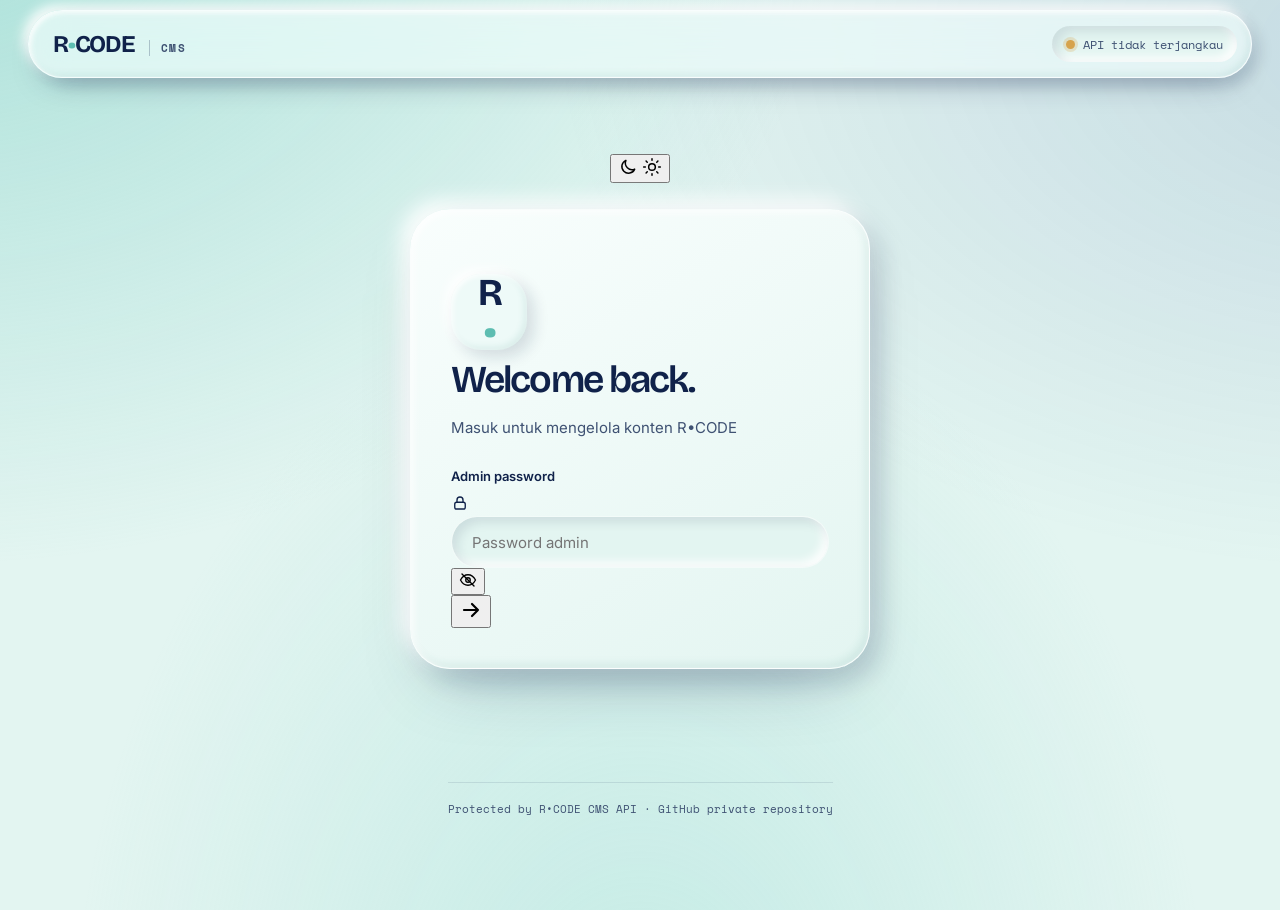
==== commit c5fb175d: "Add files via upload" ====
--- a/admin.html
+++ b/admin.html
@@ -7,7 +7,9 @@
 <link rel="icon" href="favicon.svg" type="image/svg+xml">
 <link href="https://fonts.googleapis.com/css2?family=Bricolage+Grotesque:opsz,wght@12..96,400;12..96,500;12..96,600;12..96,700&family=Inter:wght@300;400;500;600;700&family=Space+Mono:wght@400;700&display=swap" rel="stylesheet">
 <link rel="stylesheet" href="assets/rcode-tokens.css">
-<link rel="stylesheet" href="assets/admin-cms.css">
+<link rel="stylesheet" href="assets/admin-cms.css?v=3">
+<link rel="stylesheet" href="assets/admin-neu.css?v=1">
+<script src="assets/admin-neu.js?v=1"></script>
 </head>
 <body>
 <div class="ambient"></div>
@@ -18,19 +20,33 @@
   </header>
 
   <section id="loginView" class="login-wrap">
-    <div class="login-card">
-      <div class="eyebrow">PRIVATE CONTENT MANAGEMENT</div>
-      <div class="mark">R<span>•</span></div>
-      <h1>Welcome back.</h1>
-      <p>Masuk untuk mengelola katalog Code Library dan Prompt Library R•CODE.</p>
-      <form id="loginForm">
-        <label for="password">Admin password</label>
-        <input id="password" type="password" autocomplete="current-password" placeholder="Masukkan password admin" required>
-        <button class="btn primary full" type="submit">Masuk ke dashboard <b>↗</b></button>
-        <div id="loginMessage" class="message" role="alert" aria-live="polite"></div>
-      </form>
-      <div class="login-foot">Protected by R•CODE CMS API · GitHub private repository</div>
+    <div class="neu-bubbles" aria-hidden="true"><i></i><i></i><i></i><i></i><i></i><i></i></div>
+    <button id="themeToggle" class="neu-theme" type="button" aria-label="Ganti ke mode gelap">
+      <svg class="ico-moon" viewBox="0 0 24 24" width="20" height="20" fill="none" stroke="currentColor" stroke-width="1.8" stroke-linecap="round" stroke-linejoin="round"><path d="M20 14.5A8 8 0 0 1 9.5 4a8 8 0 1 0 10.5 10.5z"/></svg>
+      <svg class="ico-sun" viewBox="0 0 24 24" width="20" height="20" fill="none" stroke="currentColor" stroke-width="1.8" stroke-linecap="round" stroke-linejoin="round"><circle cx="12" cy="12" r="4"/><path d="M12 2v2M12 20v2M4.9 4.9l1.4 1.4M17.7 17.7l1.4 1.4M2 12h2M20 12h2M4.9 19.1l1.4-1.4M17.7 6.3l1.4-1.4"/></svg>
+    </button>
+    <div class="login-card neu-card">
+      <div class="neu-inner">
+        <div class="mark">R<span>•</span></div>
+        <h1>Welcome back.</h1>
+        <p>Masuk untuk mengelola konten R•CODE</p>
+        <form id="loginForm">
+          <label for="password" class="sr-only">Admin password</label>
+          <div class="neu-field">
+            <span class="neu-ico" aria-hidden="true"><svg viewBox="0 0 24 24" width="18" height="18" fill="none" stroke="currentColor" stroke-width="1.8" stroke-linecap="round" stroke-linejoin="round"><rect x="5" y="11" width="14" height="9" rx="2.5"/><path d="M8 11V8a4 4 0 0 1 8 0v3"/></svg></span>
+            <input id="password" type="password" autocomplete="current-password" placeholder="Password admin" required>
+            <button id="pwToggle" class="neu-eye" type="button" aria-label="Tampilkan password" aria-pressed="false">
+              <svg viewBox="0 0 24 24" width="18" height="18" fill="none" stroke="currentColor" stroke-width="1.8" stroke-linecap="round" stroke-linejoin="round"><path d="M2 12s3.6-7 10-7 10 7 10 7-3.6 7-10 7S2 12 2 12z"/><circle cx="12" cy="12" r="3"/><path class="eye-slash" d="M4 4l16 16"/></svg>
+            </button>
+          </div>
+          <button class="neu-go" type="submit" aria-label="Masuk ke dashboard">
+            <svg viewBox="0 0 24 24" width="24" height="24" fill="none" stroke="currentColor" stroke-width="2.2" stroke-linecap="round" stroke-linejoin="round"><path d="M5 12h14M13 6l6 6-6 6"/></svg>
+          </button>
+        </form>
+      </div>
     </div>
+    <div id="loginMessage" class="message neu-message" role="alert" aria-live="polite"></div>
+    <div class="login-foot neu-foot">Protected by R•CODE CMS API · GitHub private repository</div>
   </section>
 
   <section id="dashboard" class="hidden">
@@ -111,7 +127,7 @@
         <div class="bottom-bar"><span id="saveStatus" role="status" aria-live="polite">Terhubung ke CMS API.</span><button id="saveAllBtn" class="btn ghost" title="Gunakan setelah Import JSON. Untuk edit biasa cukup tombol Simpan perubahan">Terapkan seluruh katalog (setelah import) ↗</button></div>
       </section>
       <section class="content hidden" id="sitePanel">
-        <div class="content-head"><div><div class="eyebrow">CATALOG / 03</div><h2>Gambar Situs</h2><p>Unggah gambar untuk setiap slot di halaman utama. Slot yang masih kosong tetap menampilkan placeholder. Gambar otomatis dikonversi ke WebP dan tampil di situs dalam ±1 menit.</p></div></div>
+        <div class="content-head"><div><div class="eyebrow">CATALOG / 03</div><h2>Gambar Situs</h2><p>Unggah gambar untuk setiap slot di halaman utama. Slot yang belum diunggah memakai foto bawaan dari Unsplash dan otomatis tergantikan setelah Anda mengunggah. Gambar otomatis dikonversi ke WebP dan tampil di situs dalam ±1 menit.</p></div></div>
         <div id="siteGrid" class="site-grid"></div>
         <input id="siteFile" type="file" accept="image/jpeg,image/png,image/webp" hidden>
       </section>
@@ -119,5 +135,5 @@
     <footer>R•CODE CMS <span>·</span> Changes are committed to the private repository.</footer>
   </section>
 </main>
-<script src="assets/admin-cms.js"></script>
+<script src="assets/admin-cms.js?v=3"></script>
 </body></html>
--- a/assets/admin-cms.css
+++ b/assets/admin-cms.css
@@ -236,3 +236,23 @@
   .btn,.text-btn,.nav,.list-chevron,.item-row{transition:none!important}
   .btn:hover,.text-btn:hover,.nav:hover{transform:none!important}
 }
+
+/* ===== v2: gambar situs, riwayat, pratinjau langsung ===== */
+.site-grid{display:grid;grid-template-columns:repeat(auto-fill,minmax(210px,1fr));gap:16px;margin-top:8px}
+.site-card{border:var(--border-glass);border-radius:var(--r-md);background:var(--clay-surface-2);box-shadow:var(--sh-raised-sm);padding:12px;display:flex;flex-direction:column;gap:10px}
+.site-thumb{position:relative;border-radius:var(--r-sm);overflow:hidden;background:repeating-linear-gradient(45deg,#e4f1ef,#e4f1ef 10px,#d8ebe8 10px,#d8ebe8 20px);display:grid;place-items:center;color:var(--clay-text-muted);font:600 11px 'Space Mono',monospace;aspect-ratio:var(--ratio,16/9)}
+.site-thumb img{position:absolute;inset:0;width:100%;height:100%;object-fit:cover}
+.site-card b{font-size:13px;color:var(--navy-900)}
+.site-card small{color:var(--clay-text-muted);font-size:11px;font-family:'Space Mono',monospace}
+.site-card .row{display:flex;gap:8px;flex-wrap:wrap}
+.site-card .btn{min-height:38px;padding:0 14px;font-size:12px}
+.live-box{border:var(--border-glass);border-radius:var(--r-md);padding:14px;background:var(--clay-surface-2)}
+.live-head{display:flex;justify-content:space-between;align-items:center;gap:10px;flex-wrap:wrap;font:700 12px 'Space Mono',monospace;color:var(--navy-900)}
+#livePreview{width:100%;height:320px;border:0;border-radius:var(--r-sm);background:#fff;margin-top:12px}
+.hist-overlay{position:fixed;inset:0;z-index:2000;background:rgba(10,23,48,.6);display:grid;place-items:center;padding:16px}
+.hist-box{width:min(640px,100%);max-height:85vh;overflow:auto;background:#f9fefd;border-radius:var(--r-lg);padding:22px;box-shadow:0 30px 80px rgba(4,10,28,.5)}
+.hist-box h3{margin:0 0 6px;font:600 22px 'Bricolage Grotesque',sans-serif}
+.hist-row{display:flex;align-items:center;justify-content:space-between;gap:12px;padding:12px 0;border-top:1px solid rgba(0,0,0,.08)}
+.hist-row small{display:block;color:var(--clay-text-muted);font:11px 'Space Mono',monospace}
+.hist-row span{font-size:13px;overflow-wrap:anywhere}
+.hist-row .btn{min-height:38px;padding:0 14px;font-size:12px;flex:0 0 auto}
